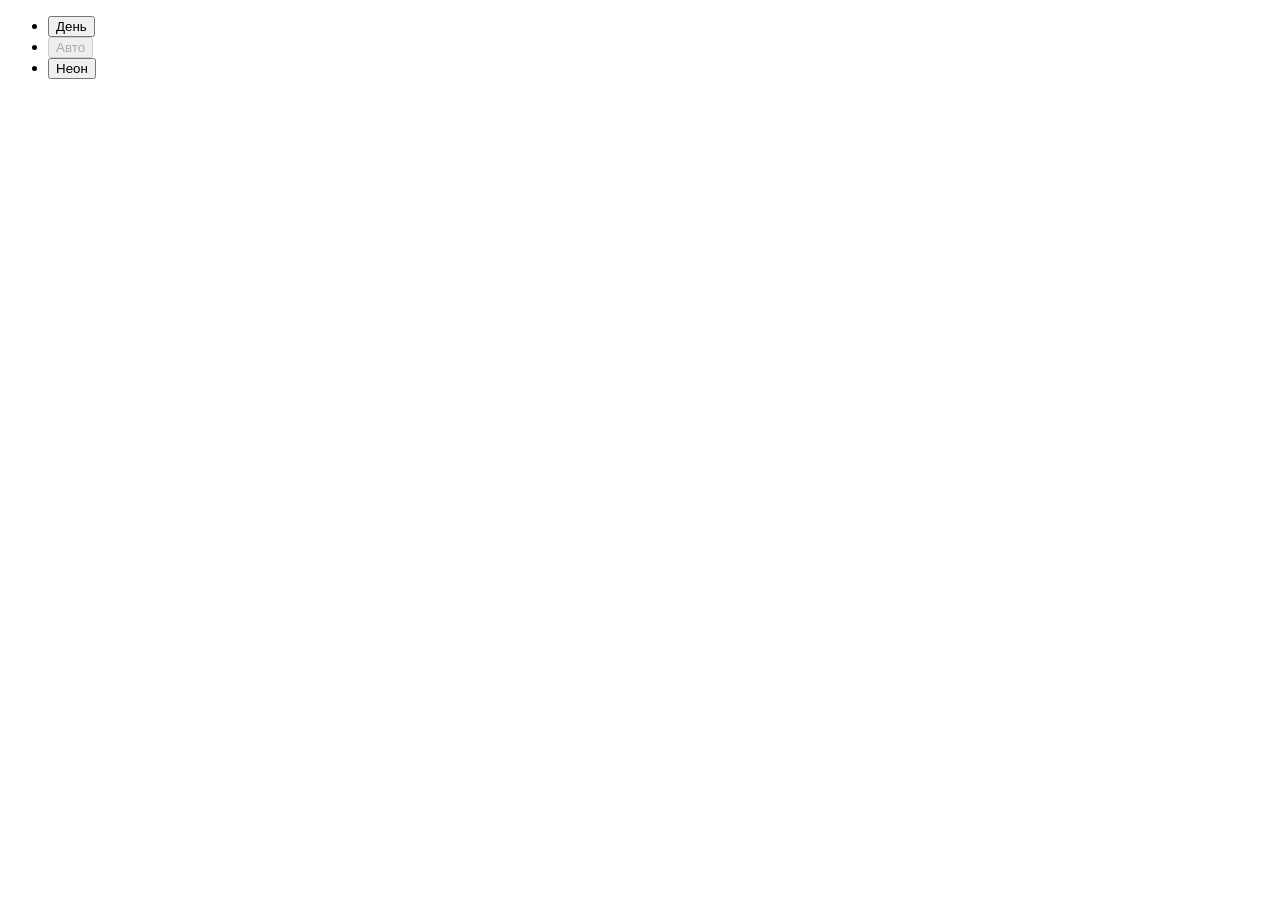
==== index.html @ 4bd74c2a "Initial commit" ====
<!DOCTYPE html>
<html lang="ru">
  <head>
    <meta charset="UTF-8" />
    <meta http-equiv="X-UA-Compatible" content="IE=edge" />
    <meta name="viewport" content="width=device-width, initial-scale=1.0" />
    <title>Сложно сосредоточиться</title>
    <script src="./scripts/script.js"></script>
  </head>
  <body class="page">
    <header class="header decorated-zone">
      <nav class="header__theme-menu">
        <ul class="header__theme-menu-list">
          <li class="header__theme-menu-item">
            <button
              class="header__theme-menu-button header__theme-menu-button_type_light"
            >
              День
            </button>
          </li>
          <li class="header__theme-menu-item">
            <button
              class="header__theme-menu-button header__theme-menu-button_active header__theme-menu-button_type_auto"
              disabled
            >
              Авто
            </button>
          </li>
          <li class="header__theme-menu-item">
            <button
              class="header__theme-menu-button header__theme-menu-button_type_dark"
            >
              Неон
            </button>
          </li>
        </ul>
      </nav>
    </header>
  </body>
</html>
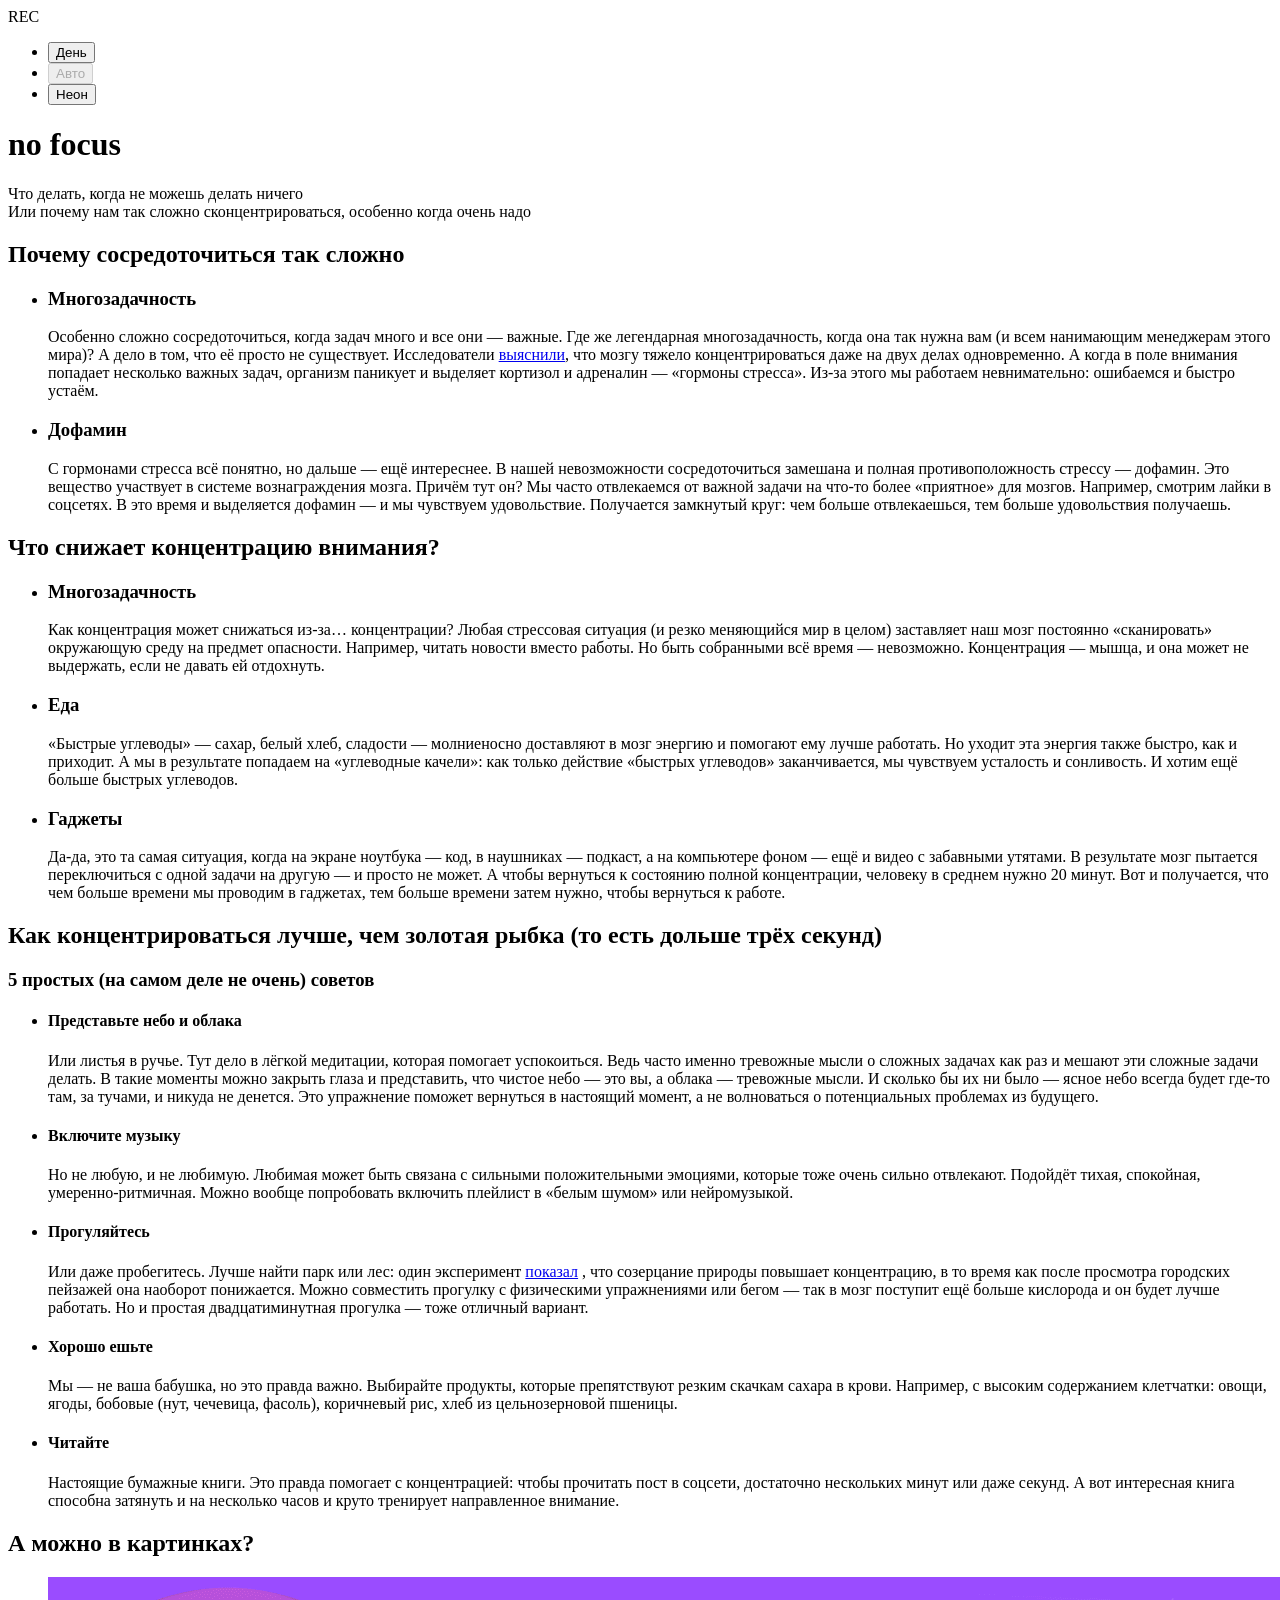
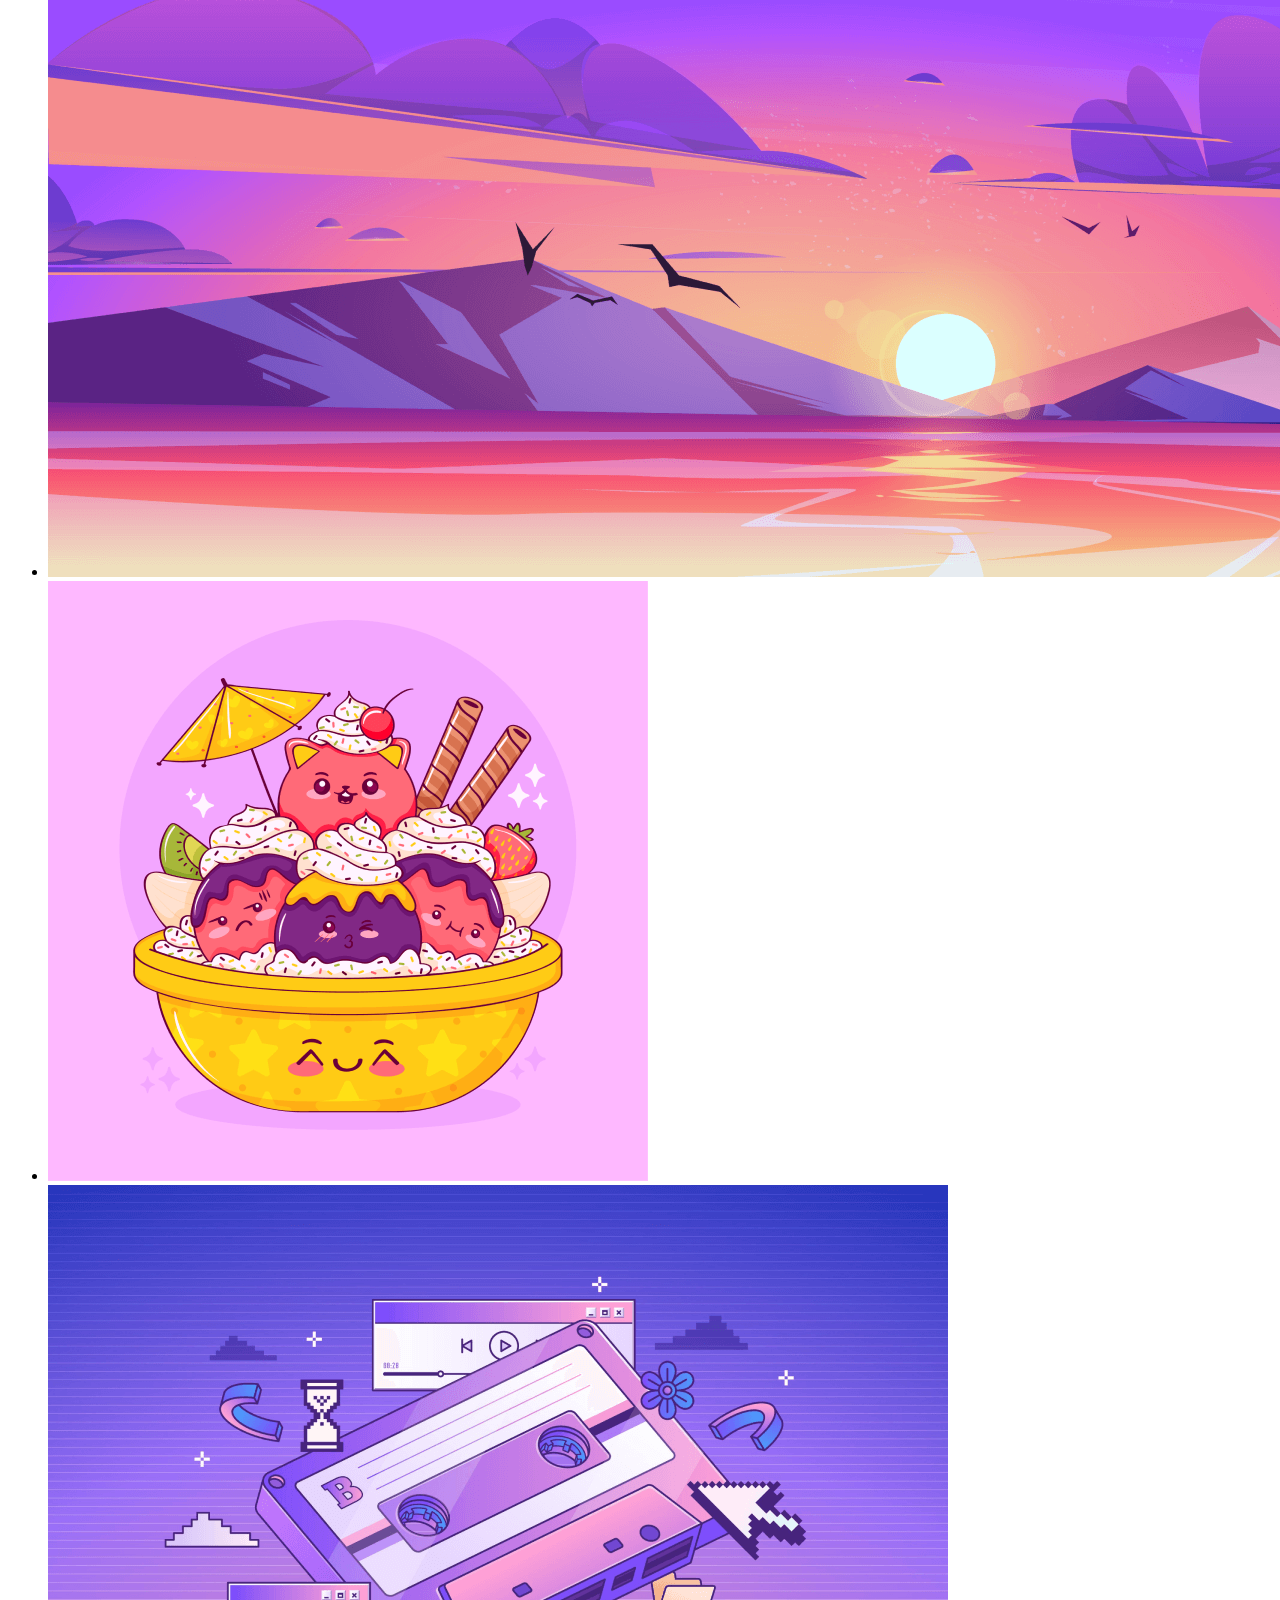
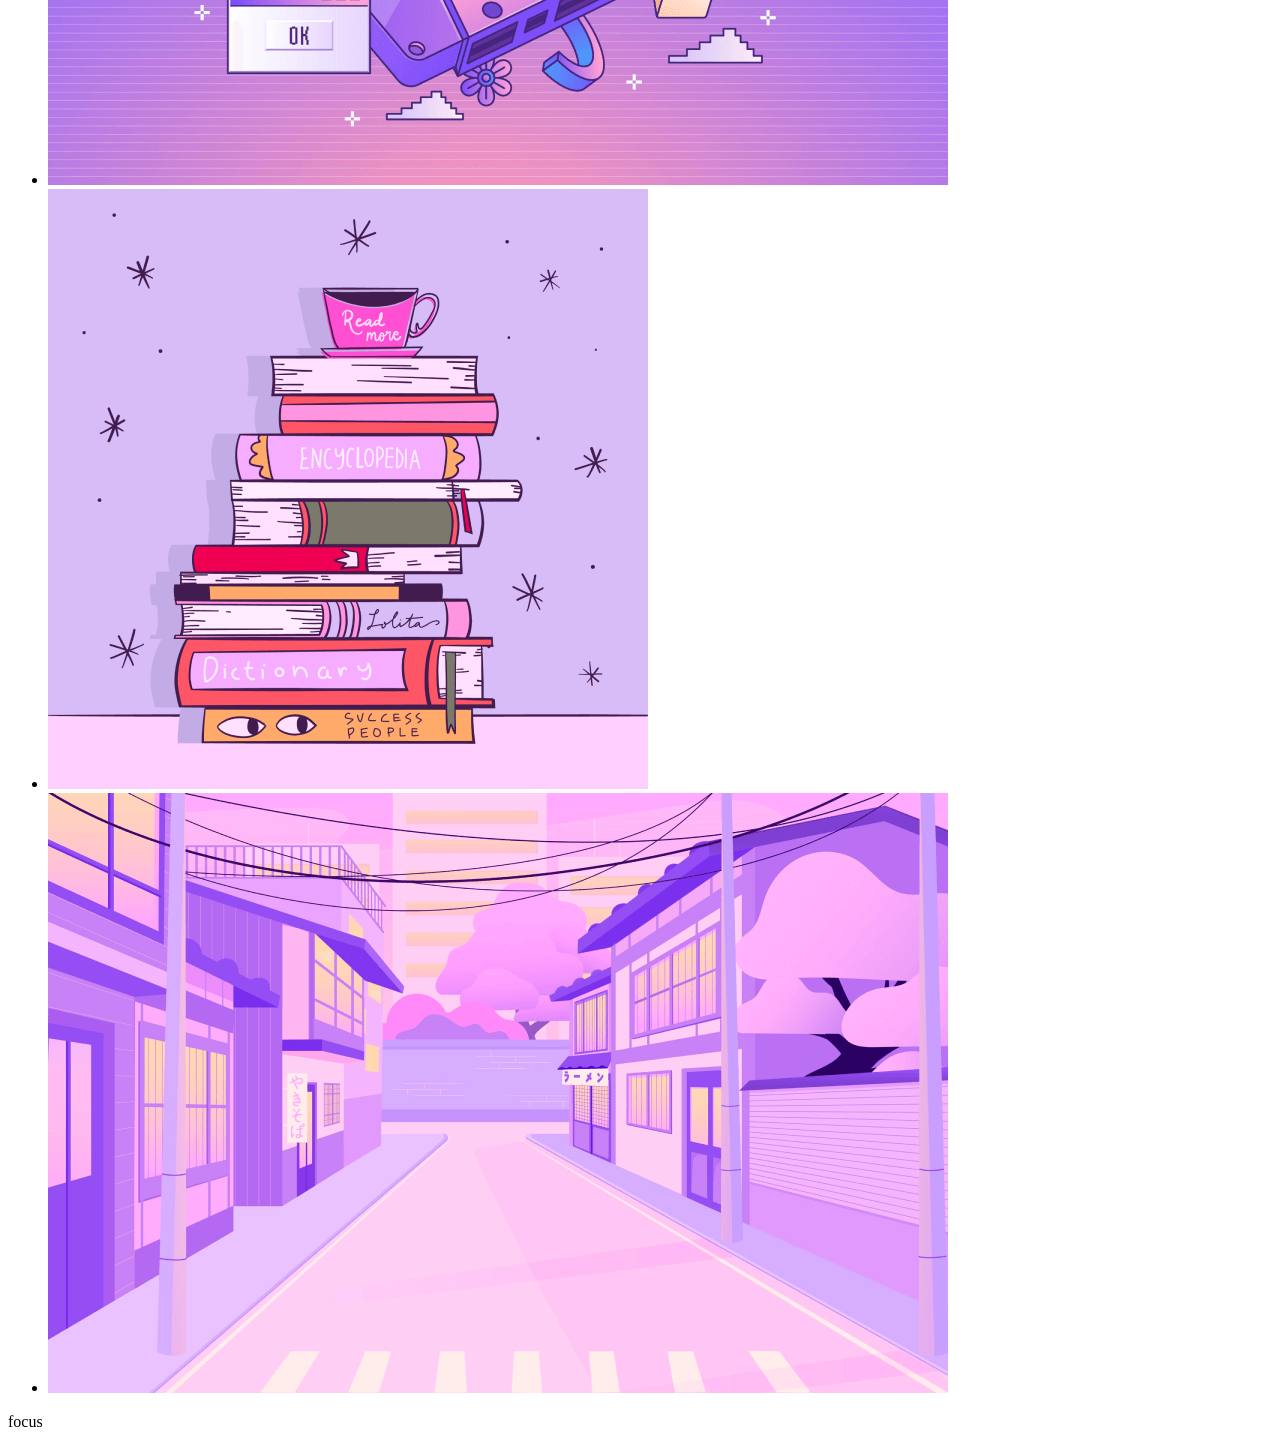
==== commit 55828c8d: "" ====
--- a/index.html
+++ b/index.html
@@ -1,40 +1,291 @@
-<!DOCTYPE html>
+<!doctype html>
 <html lang="ru">
-  <head>
+<head>
+    <meta name="color-scheme" content="dark light" />
     <meta charset="UTF-8" />
     <meta http-equiv="X-UA-Compatible" content="IE=edge" />
     <meta name="viewport" content="width=device-width, initial-scale=1.0" />
     <title>Сложно сосредоточиться</title>
-    <script src="./scripts/script.js"></script>
-  </head>
-  <body class="page">
-    <header class="header decorated-zone">
-      <nav class="header__theme-menu">
+    <link rel="stylesheet" href="bundle.css" />
+    <link rel="icon" href="src/images/favicon.ico" sizes="any" />
+    <link rel="icon" href="src/images/favicon.svg" type="image/svg+xml" />
+    <link rel="apple-touch-icon" href="src/images/mobile-icon.png" />
+</head>
+<body class="page">
+<header class="header decorated-zone">
+    <div class="decorative-rec-icon" aria-hidden="true">REC</div>
+    <nav class="header__theme-menu">
         <ul class="header__theme-menu-list">
-          <li class="header__theme-menu-item">
-            <button
-              class="header__theme-menu-button header__theme-menu-button_type_light"
+            <li class="header__theme-menu-item">
+                <button
+                        class="header__theme-menu-button header__theme-menu-button_type_light"
+                >
+                    День
+                </button>
+            </li>
+            <li class="header__theme-menu-item">
+                <button
+                        class="header__theme-menu-button header__theme-menu-button_active header__theme-menu-button_type_auto"
+                        disabled
+                >
+                    Авто
+                </button>
+            </li>
+            <li class="header__theme-menu-item">
+                <button
+                        class="header__theme-menu-button header__theme-menu-button_type_dark"
+                >
+                    Неон
+                </button>
+            </li>
+        </ul>
+    </nav>
+    <h1 class="header__heading accented-shadow-text">no focus</h1>
+    <p
+            class="header__text accented-background accented-text accented-text_bold"
+    >
+        Что делать, когда не можешь делать ничего <br />
+        Или почему нам так сложно сконцентрироваться, особенно когда очень надо
+    </p>
+</header>
+<main>
+    <section class="why">
+        <h2 class="why__heading h2-heading">
+            Почему сосредоточиться так сложно
+        </h2>
+        <ul class="why__list">
+            <li class="why__list-item">
+                <h3
+                        class="why__list-title accented-background accented-text accented-text_bold"
+                >
+                    Многозадачность
+                </h3>
+                <p class="why__list-text paragraph-text">
+                    Особенно сложно сосредоточиться, когда задач много и все они —
+                    важные. Где же легендарная многозадачность, когда она так нужна
+                    вам (и всем нанимающим менеджерам этого мира)? А дело в том, что
+                    её просто не существует. Исследователи
+                    <a
+                            class="accented-link"
+                            href="https://www.dana.org/article/multicosts-of-multitasking/"
+                            target="_blank"
+                    >выяснили</a
+                    >, что мозгу тяжело концентрироваться даже на двух делах
+                    одновременно. А когда в поле внимания попадает несколько важных
+                    задач, организм паникует и выделяет кортизол и адреналин —
+                    «гормоны стресса». Из-за этого мы работаем невнимательно:
+                    ошибаемся и быстро устаём.
+                </p>
+            </li>
+            <li class="why__list-item">
+                <h3
+                        class="why__list-title accented-background accented-text accented-text_bold"
+                >
+                    Дофамин
+                </h3>
+                <p class="why__list-text paragraph-text">
+                    С гормонами стресса всё понятно, но дальше — ещё интереснее. В
+                    нашей невозможности сосредоточиться замешана и полная
+                    противоположность стрессу — дофамин. Это вещество участвует в
+                    системе вознаграждения мозга. Причём тут он? Мы часто отвлекаемся
+                    от важной задачи на что-то более «приятное» для мозгов. Например,
+                    смотрим лайки в соцсетях. В это время и выделяется дофамин — и мы
+                    чувствуем удовольствие. Получается замкнутый круг: чем больше
+                    отвлекаешься, тем больше удовольствия получаешь.
+                </p>
+            </li>
+        </ul>
+    </section>
+    <section class="what">
+        <h2 class="what__heading h2-heading">
+            Что снижает концентрацию внимания?
+        </h2>
+        <ul class="what__list">
+            <li class="what__list-item">
+                <h3
+                        class="what__list-title accented-background accented-text accented-text_bold"
+                >
+                    Многозадачность
+                </h3>
+                <p class="what__list-text paragraph-text">
+                    Как концентрация может снижаться из-за… концентрации? Любая
+                    стрессовая ситуация (и резко меняющийся мир в целом) заставляет
+                    наш мозг постоянно «сканировать» окружающую среду на предмет
+                    опасности. Например, читать новости вместо работы. Но быть
+                    собранными всё время — невозможно. Концентрация — мышца, и она
+                    может не выдержать, если не давать ей отдохнуть.
+                </p>
+            </li>
+            <li class="what__list-item">
+                <h3
+                        class="what__list-title accented-background accented-text accented-text_bold"
+                >
+                    Еда
+                </h3>
+                <p class="what__list-text paragraph-text">
+                    «Быстрые углеводы» — сахар, белый хлеб, сладости — молниеносно
+                    доставляют в мозг энергию и помогают ему лучше работать. Но уходит
+                    эта энергия также быстро, как и приходит. А мы в результате
+                    попадаем на «углеводные качели»: как только действие «быстрых
+                    углеводов» заканчивается, мы чувствуем усталость и сонливость. И
+                    хотим ещё больше быстрых углеводов.
+                </p>
+            </li>
+            <li class="what__list-item">
+                <h3
+                        class="what__list-title accented-background accented-text accented-text_bold"
+                >
+                    Гаджеты
+                </h3>
+                <p class="what__list-text paragraph-text">
+                    Да-да, это та самая ситуация, когда на экране ноутбука — код, в
+                    наушниках — подкаст, а на компьютере фоном — ещё и видео с
+                    забавными утятами. В результате мозг пытается переключиться с
+                    одной задачи на другую — и просто не может. А чтобы вернуться к
+                    состоянию полной концентрации, человеку в среднем нужно 20 минут.
+                    Вот и получается, что чем больше времени мы проводим в гаджетах,
+                    тем больше времени затем нужно, чтобы вернуться к работе.
+                </p>
+            </li>
+        </ul>
+    </section>
+    <section class="how">
+        <h2 class="how__heading h2-heading">
+            Как концентрироваться лучше, чем золотая рыбка (то есть дольше трёх
+            секунд)
+        </h2>
+        <div class="how__list-container">
+            <h3
+                    class="how__list-heading accented-background accented-text accented-text_bold"
             >
-              День
-            </button>
-          </li>
-          <li class="header__theme-menu-item">
-            <button
-              class="header__theme-menu-button header__theme-menu-button_active header__theme-menu-button_type_auto"
-              disabled
-            >
-              Авто
-            </button>
-          </li>
-          <li class="header__theme-menu-item">
-            <button
-              class="header__theme-menu-button header__theme-menu-button_type_dark"
-            >
-              Неон
-            </button>
-          </li>
-        </ul>
-      </nav>
-    </header>
-  </body>
+                5 простых (на самом деле не очень) советов
+            </h3>
+            <ul class="how__list">
+                <li class="how__list-item">
+                    <h4 class="how__list-title accented-background accented-text">
+                        Представьте небо и облака
+                    </h4>
+                    <p class="how__list-text paragraph-text">
+                        Или листья в ручье. Тут дело в лёгкой медитации, которая
+                        помогает успокоиться. Ведь часто именно тревожные мысли о
+                        сложных задачах как раз и мешают эти сложные задачи делать. В
+                        такие моменты можно закрыть глаза и представить, что чистое небо
+                        — это вы, а облака — тревожные мысли. И сколько бы их ни было —
+                        ясное небо всегда будет где-то там, за тучами, и никуда не
+                        денется. Это упражнение поможет вернуться в настоящий момент, а
+                        не волноваться о потенциальных проблемах из будущего.
+                    </p>
+                </li>
+                <li class="how__list-item">
+                    <h4 class="how__list-title accented-background accented-text">
+                        Включите музыку
+                    </h4>
+                    <p class="how__list-text paragraph-text">
+                        Но не любую, и не любимую. Любимая может быть связана с сильными
+                        положительными эмоциями, которые тоже очень сильно отвлекают.
+                        Подойдёт тихая, спокойная, умеренно-ритмичная. Можно вообще
+                        попробовать включить плейлист в «белым шумом» или нейромузыкой.
+                    </p>
+                </li>
+                <li class="how__list-item">
+                    <h4 class="how__list-title accented-background accented-text">
+                        Прогуляйтесь
+                    </h4>
+                    <p class="how__list-text paragraph-text">
+                        Или даже пробегитесь. Лучше найти парк или лес: один эксперимент
+                        <a
+                                href="https://www.sciencedirect.com/science/article/abs/pii/S0272494415000328"
+                                class="accented-link"
+                                target="_blank"
+                        >показал</a
+                        >
+                        , что созерцание природы повышает концентрацию, в то время как
+                        после просмотра городских пейзажей она наоборот понижается.
+                        Можно совместить прогулку с физическими упражнениями или бегом —
+                        так в мозг поступит ещё больше кислорода и он будет лучше
+                        работать. Но и простая двадцатиминутная прогулка — тоже отличный
+                        вариант.
+                    </p>
+                </li>
+                <li class="how__list-item">
+                    <h4 class="how__list-title accented-background accented-text">
+                        Хорошо ешьте
+                    </h4>
+                    <p class="how__list-text paragraph-text">
+                        Мы — не ваша бабушка, но это правда важно. Выбирайте продукты,
+                        которые препятствуют резким скачкам сахара в крови. Например, с
+                        высоким содержанием клетчатки: овощи, ягоды, бобовые (нут,
+                        чечевица, фасоль), коричневый рис, хлеб из цельнозерновой
+                        пшеницы.
+                    </p>
+                </li>
+                <li class="how__list-item">
+                    <h4 class="how__list-title accented-background accented-text">
+                        Читайте
+                    </h4>
+                    <p class="how__list-text paragraph-text">
+                        Настоящие бумажные книги. Это правда помогает с концентрацией:
+                        чтобы прочитать пост в соцсети, достаточно нескольких минут или
+                        даже секунд. А вот интересная книга способна затянуть и на
+                        несколько часов и круто тренирует направленное внимание.
+                    </p>
+                </li>
+            </ul>
+        </div>
+    </section>
+    <section class="gallery">
+        <h2
+                class="gallery__heading accented-background accented-text accented-text_bold"
+        >
+            А можно в картинках?
+        </h2>
+        <ul class="gallery__list">
+            <li class="gallery__list-item">
+                <img
+                        src="src/images/sunset.png"
+                        alt="Стилизованная картинка в фиолетовых тонах, изображающая закат, горы и море."
+                        class="gallery__img"
+                        loading="lazy"
+                />
+            </li>
+            <li class="gallery__list-item">
+                <img
+                        src="src/images/ice-cream.png"
+                        alt="Стилизованная картинка с фиолетовым фоном, изображающая глубокую тарелку с мороженым. Каждый кусочек мороженого имеет смайлик с разными эмоциями."
+                        class="gallery__img"
+                        loading="lazy"
+                />
+            </li>
+            <li class="gallery__list-item">
+                <img
+                        src="src/images/tape.png"
+                        alt="Стилизованная картинка в фиолетово-синих тонах, изображающая аудио касету и разные компьютерные ярлыки."
+                        class="gallery__img"
+                        loading="lazy"
+                />
+            </li>
+            <li class="gallery__list-item">
+                <img
+                        src="src/images/books.png"
+                        alt="Стилизованная картинка в светло-фиолетовых тонах, изображающая стопку книг и чашку кофе наверху."
+                        class="gallery__img"
+                        loading="lazy"
+                />
+            </li>
+            <li class="gallery__list-item">
+                <img
+                        src="src/images/street.png"
+                        alt="Стилизованная картинка в светло-фиолетовых тонах, изображающая улицу."
+                        class="gallery__img"
+                        loading="lazy"
+                />
+            </li>
+        </ul>
+    </section>
+</main>
+<footer class="footer decorated-zone">
+    <p class="footer__text accented-shadow-text">focus</p>
+</footer>
+<script src="src/scripts/script.js"></script>
+</body>
 </html>
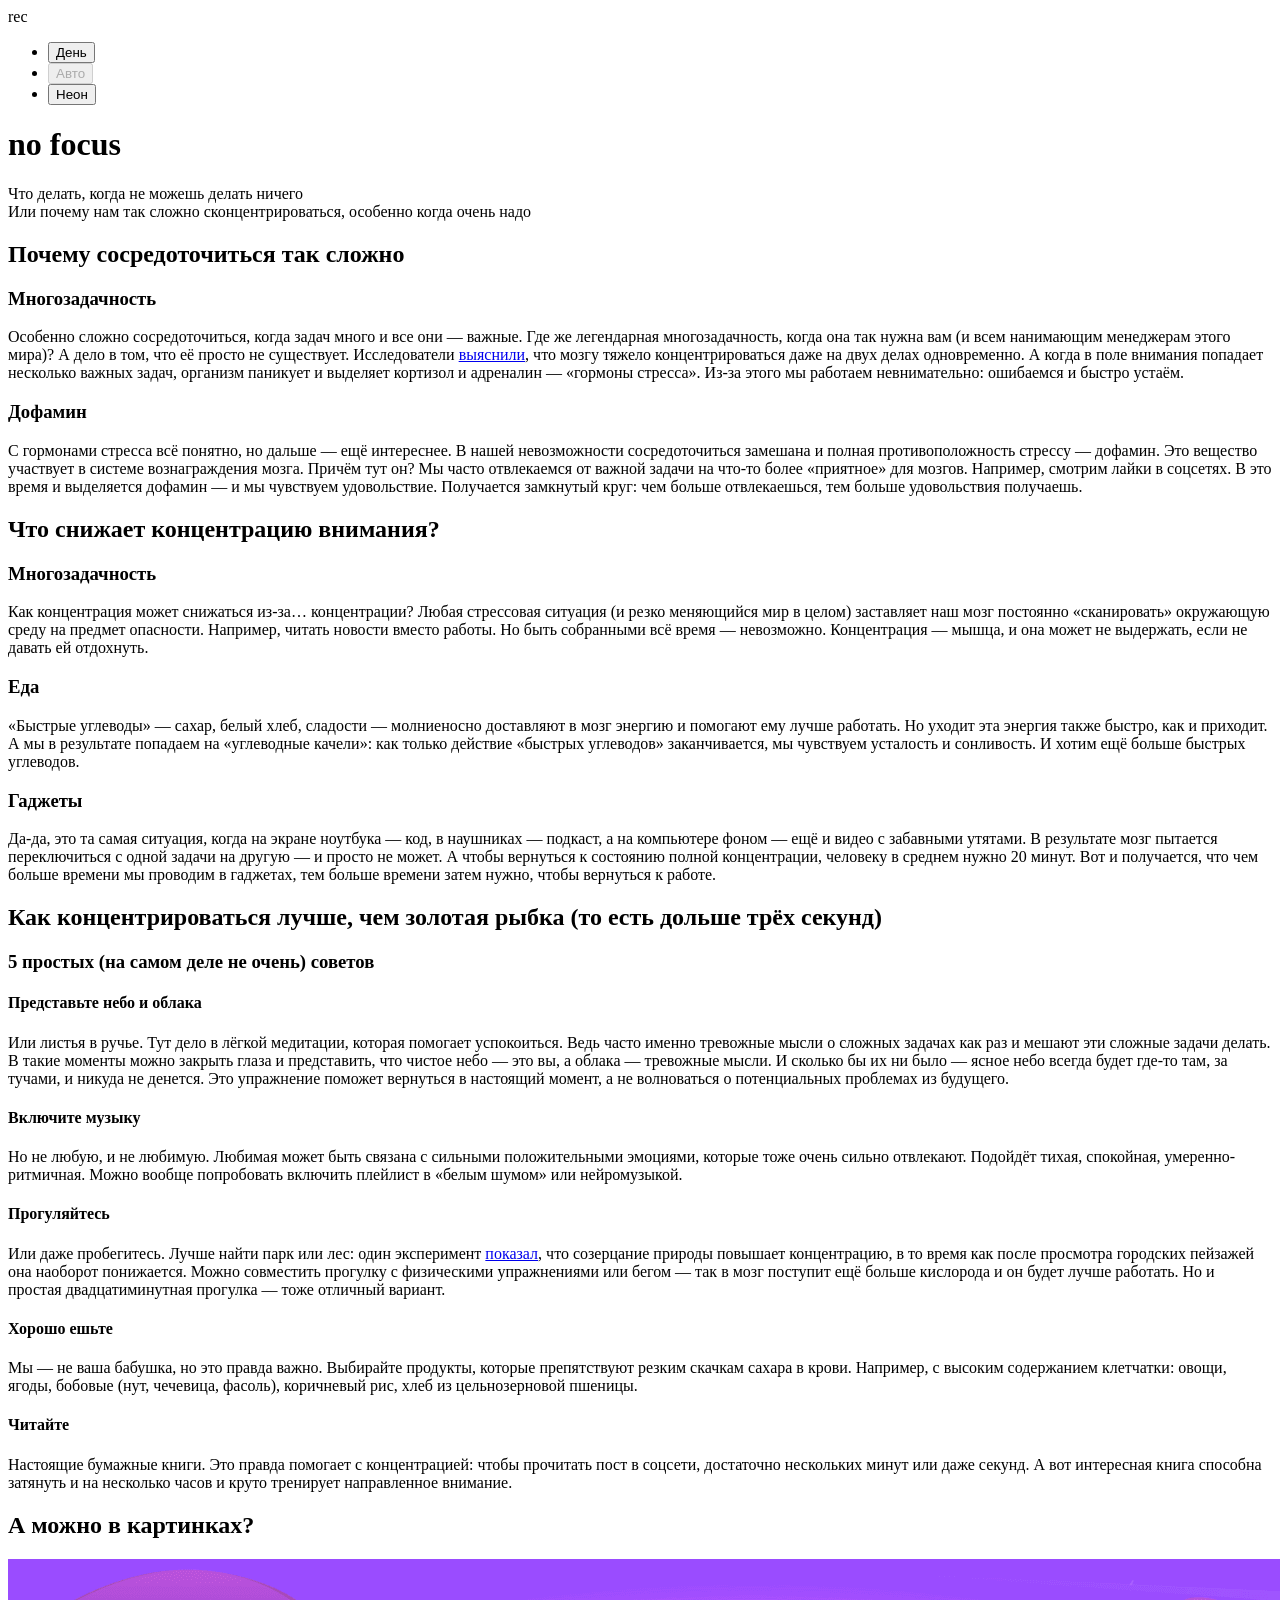
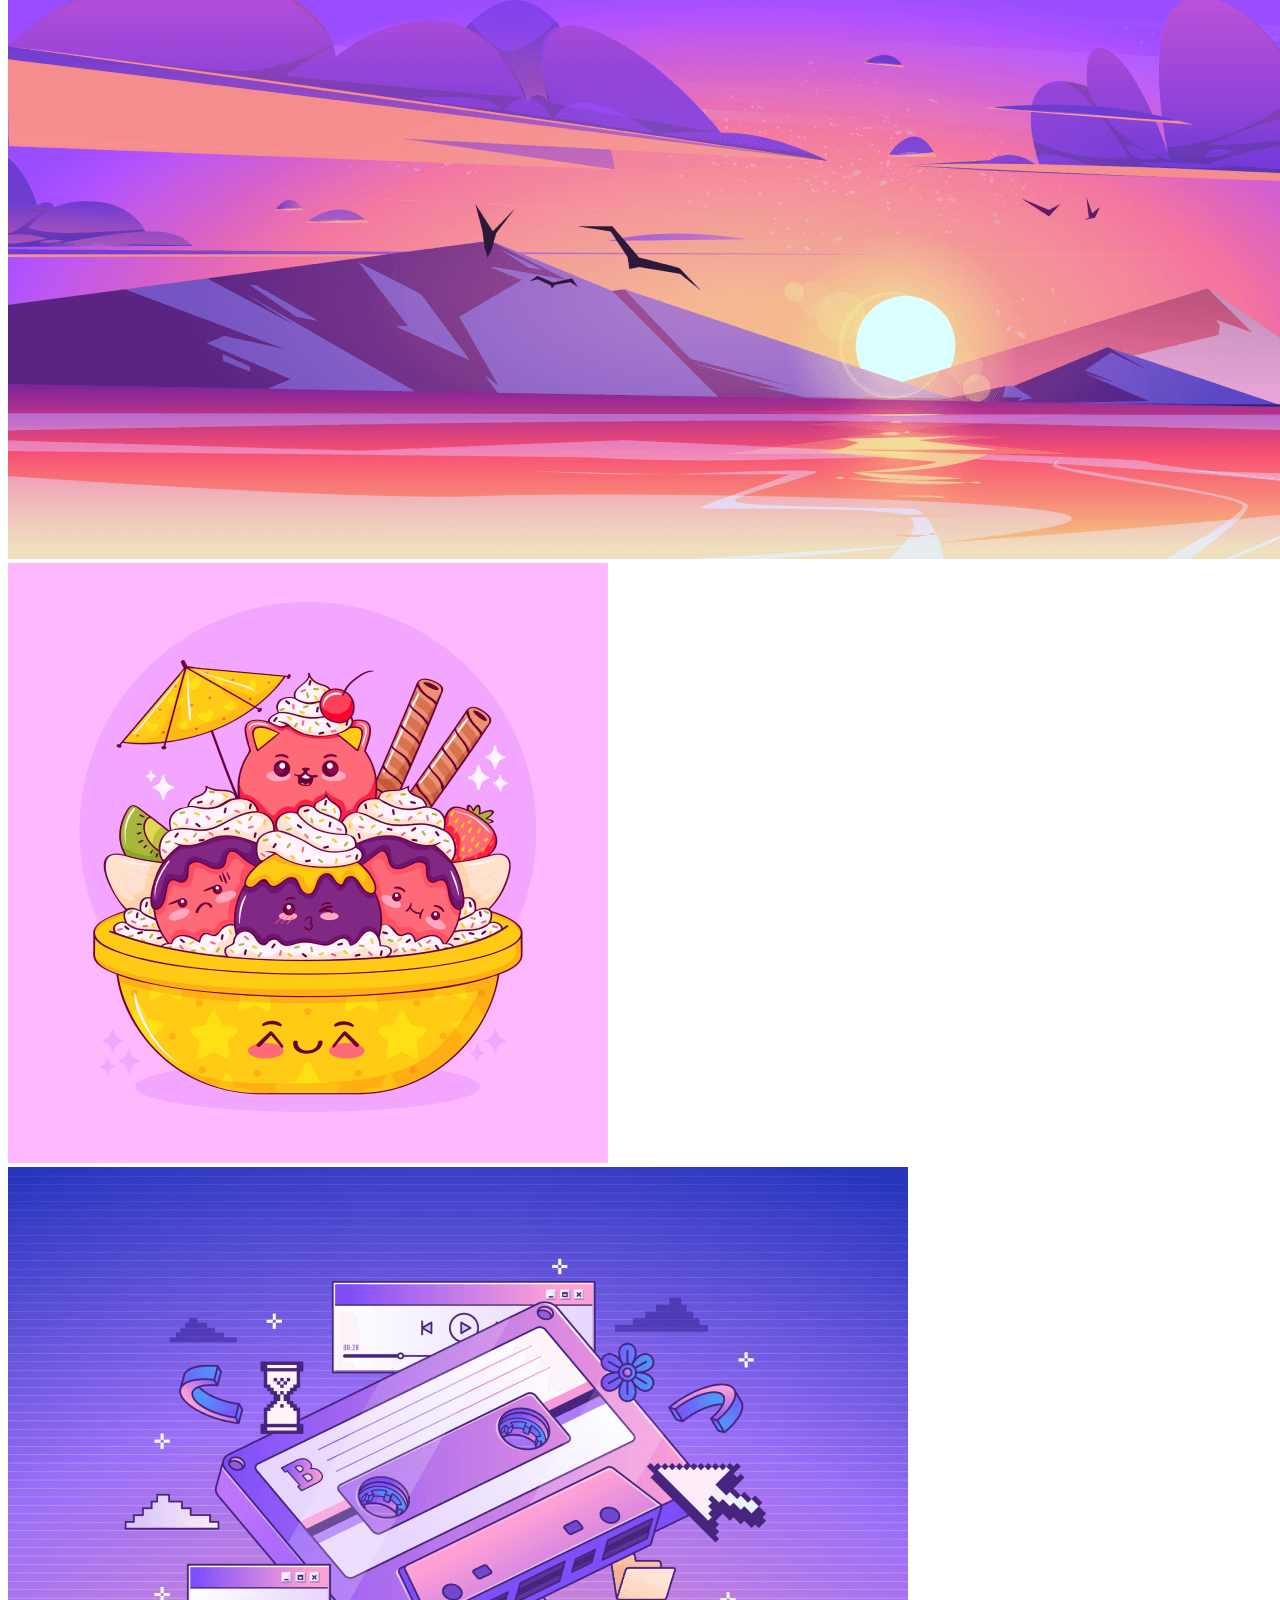
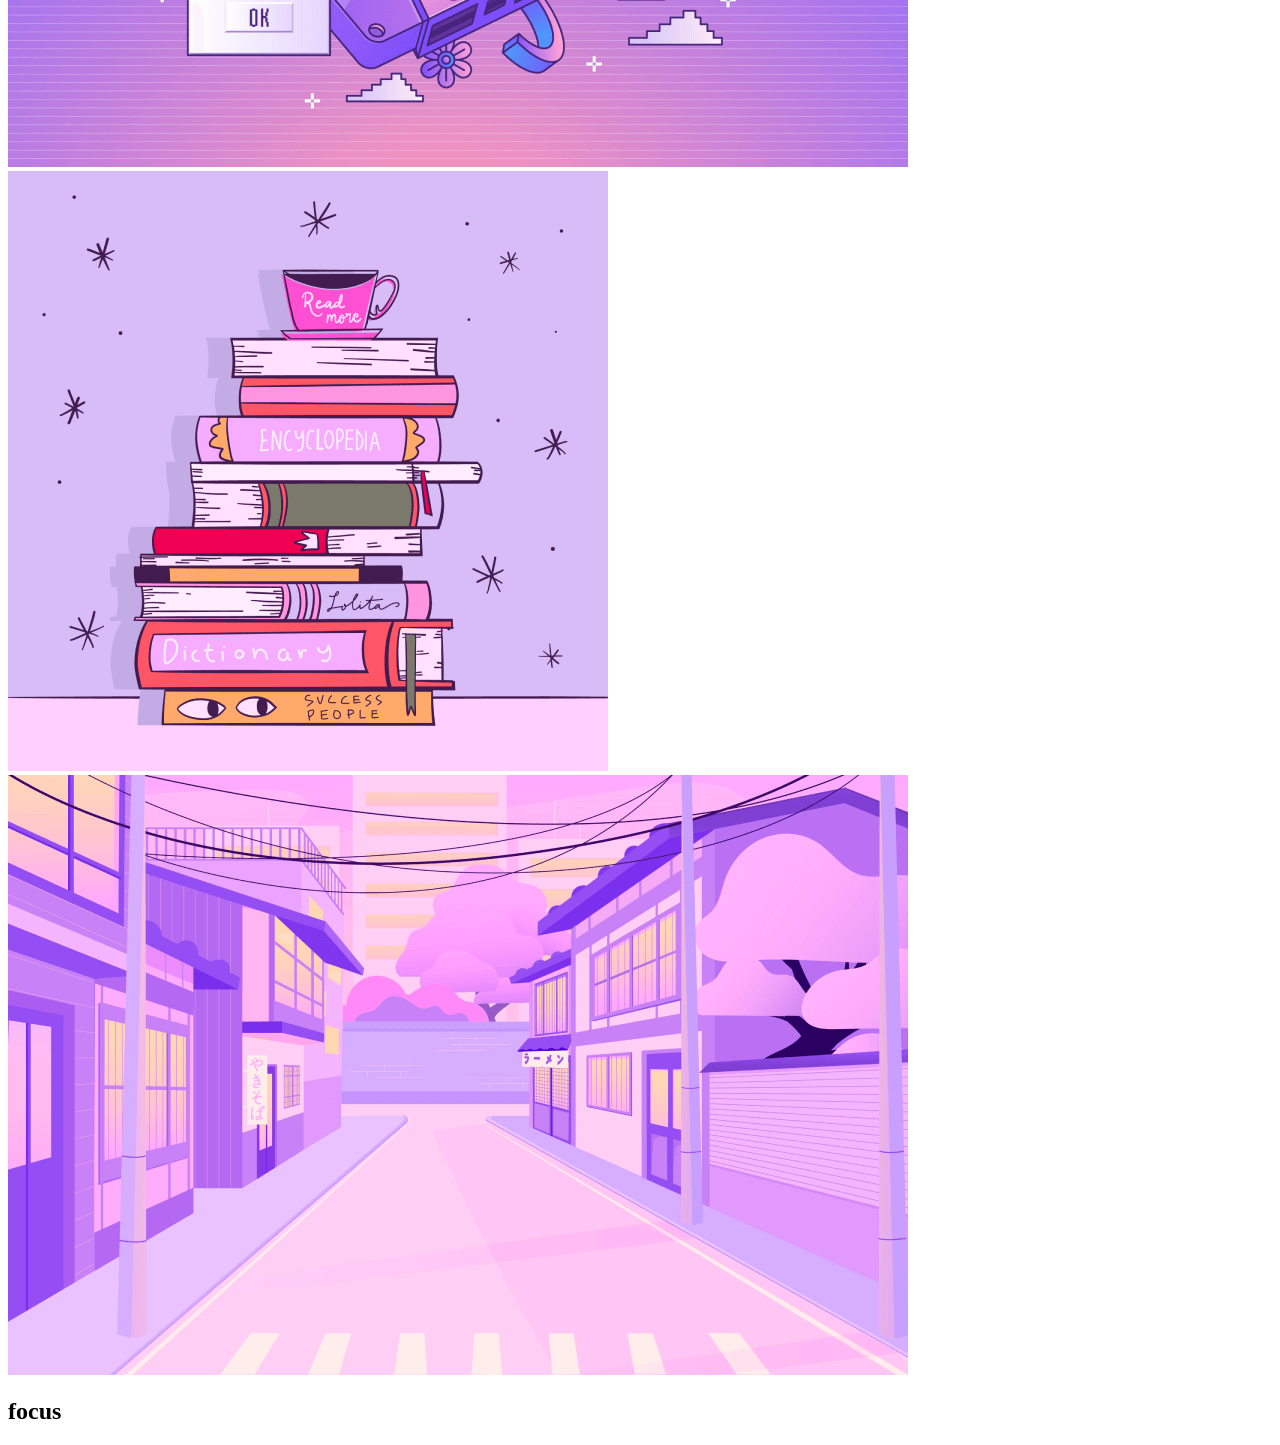
==== commit 436cd4e5: "corrected styles" ====
--- a/index.html
+++ b/index.html
@@ -1,291 +1,217 @@
-<!doctype html>
+<!DOCTYPE html>
 <html lang="ru">
+
 <head>
-    <meta name="color-scheme" content="dark light" />
     <meta charset="UTF-8" />
     <meta http-equiv="X-UA-Compatible" content="IE=edge" />
+    <meta name="color-scheme" content="dark light" />
     <meta name="viewport" content="width=device-width, initial-scale=1.0" />
     <title>Сложно сосредоточиться</title>
-    <link rel="stylesheet" href="bundle.css" />
-    <link rel="icon" href="src/images/favicon.ico" sizes="any" />
-    <link rel="icon" href="src/images/favicon.svg" type="image/svg+xml" />
-    <link rel="apple-touch-icon" href="src/images/mobile-icon.png" />
+    <link rel="stylesheet" href="./fonts/fonts.css">
+    <link rel="stylesheet" href="./styles/variables.css">
+    <link rel="stylesheet" href="./styles/globals.css">
+    <link rel="stylesheet" href="./styles/style.css">
+    <link rel="stylesheet" href="./styles/dark.css">
+    <link rel="stylesheet" href="./styles/light.css">
+    <link rel="icon" href="./images/favicon.ico" sizes="any">
+    <link rel="icon" href="./images/favicon.svg" type="image/svg+xml">
+    <link rel="icon" href="./images/mobile-icon.png">
 </head>
 <body class="page">
-<header class="header decorated-zone">
-    <div class="decorative-rec-icon" aria-hidden="true">REC</div>
+<header class="header decorated-element cover">
     <nav class="header__theme-menu">
+        <span class="rec-element">rec</span>
         <ul class="header__theme-menu-list">
             <li class="header__theme-menu-item">
-                <button
-                        class="header__theme-menu-button header__theme-menu-button_type_light"
-                >
+                <button class="header__theme-menu-button header__theme-menu-button_type_light">
                     День
                 </button>
             </li>
             <li class="header__theme-menu-item">
-                <button
-                        class="header__theme-menu-button header__theme-menu-button_active header__theme-menu-button_type_auto"
-                        disabled
-                >
+                <button class="header__theme-menu-button header__theme-menu-button_active header__theme-menu-button_type_auto"
+                        disabled>
                     Авто
                 </button>
             </li>
             <li class="header__theme-menu-item">
-                <button
-                        class="header__theme-menu-button header__theme-menu-button_type_dark"
-                >
+                <button class="header__theme-menu-button header__theme-menu-button_type_dark">
                     Неон
                 </button>
             </li>
         </ul>
     </nav>
-    <h1 class="header__heading accented-shadow-text">no focus</h1>
-    <p
-            class="header__text accented-background accented-text accented-text_bold"
-    >
-        Что делать, когда не можешь делать ничего <br />
-        Или почему нам так сложно сконцентрироваться, особенно когда очень надо
-    </p>
+    <h1 class="header__topic-name">no focus</h1>
+    <div class="header__grid-template">
+        <p class="header__topic-description">
+            Что делать, когда не можешь делать ничего <br />
+            Или почему нам так сложно сконцентрироваться, особенно когда очень надо
+        </p>
+    </div>
 </header>
-<main>
+<main class="main">
     <section class="why">
-        <h2 class="why__heading h2-heading">
-            Почему сосредоточиться так сложно
-        </h2>
-        <ul class="why__list">
-            <li class="why__list-item">
-                <h3
-                        class="why__list-title accented-background accented-text accented-text_bold"
-                >
-                    Многозадачность
-                </h3>
-                <p class="why__list-text paragraph-text">
-                    Особенно сложно сосредоточиться, когда задач много и все они —
-                    важные. Где же легендарная многозадачность, когда она так нужна
-                    вам (и всем нанимающим менеджерам этого мира)? А дело в том, что
-                    её просто не существует. Исследователи
-                    <a
-                            class="accented-link"
-                            href="https://www.dana.org/article/multicosts-of-multitasking/"
-                            target="_blank"
-                    >выяснили</a
-                    >, что мозгу тяжело концентрироваться даже на двух делах
-                    одновременно. А когда в поле внимания попадает несколько важных
-                    задач, организм паникует и выделяет кортизол и адреналин —
-                    «гормоны стресса». Из-за этого мы работаем невнимательно:
-                    ошибаемся и быстро устаём.
-                </p>
-            </li>
-            <li class="why__list-item">
-                <h3
-                        class="why__list-title accented-background accented-text accented-text_bold"
-                >
-                    Дофамин
-                </h3>
-                <p class="why__list-text paragraph-text">
-                    С гормонами стресса всё понятно, но дальше — ещё интереснее. В
-                    нашей невозможности сосредоточиться замешана и полная
-                    противоположность стрессу — дофамин. Это вещество участвует в
-                    системе вознаграждения мозга. Причём тут он? Мы часто отвлекаемся
-                    от важной задачи на что-то более «приятное» для мозгов. Например,
-                    смотрим лайки в соцсетях. В это время и выделяется дофамин — и мы
-                    чувствуем удовольствие. Получается замкнутый круг: чем больше
-                    отвлекаешься, тем больше удовольствия получаешь.
-                </p>
-            </li>
-        </ul>
+        <h2 class="section__header">Почему сосредоточиться так сложно</h2>
+        <div class="section__topic-text">
+            <article>
+                <h3 class="section__sub-header">Многозадачность</h3>
+                <p class="section__text">
+                    Особенно сложно сосредоточиться, когда задач много и все они — важные.
+                    Где же легендарная многозадачность, когда она так нужна вам (и всем
+                    нанимающим менеджерам этого мира)? А дело в том, что её просто не
+                    существует. Исследователи
+                    <a class="link-unique" target="_blank" href="https://www.google.ru/">выяснили</a>, что мозгу тяжело
+                    концентрироваться даже на двух делах одновременно. А когда в поле
+                    внимания попадает несколько важных задач, организм паникует и выделяет
+                    кортизол и адреналин — «гормоны стресса». Из-за этого мы работаем
+                    невнимательно: ошибаемся и быстро устаём.
+                </p>
+            </article>
+            <article>
+                <h3 class="section__sub-header">Дофамин</h3>
+                <p class="section__text">
+                    С гормонами стресса всё понятно, но дальше — ещё интереснее. В нашей
+                    невозможности сосредоточиться замешана и полная противоположность
+                    стрессу — дофамин. Это вещество участвует в системе вознаграждения
+                    мозга. Причём тут он? Мы часто отвлекаемся от важной задачи на что-то
+                    более «приятное» для мозгов. Например, смотрим лайки в соцсетях. В это
+                    время и выделяется дофамин — и мы чувствуем удовольствие. Получается
+                    замкнутый круг: чем больше отвлекаешься, тем больше удовольствия
+                    получаешь.
+                </p>
+            </article>
+        </div>
     </section>
     <section class="what">
-        <h2 class="what__heading h2-heading">
-            Что снижает концентрацию внимания?
-        </h2>
-        <ul class="what__list">
-            <li class="what__list-item">
-                <h3
-                        class="what__list-title accented-background accented-text accented-text_bold"
-                >
-                    Многозадачность
-                </h3>
-                <p class="what__list-text paragraph-text">
-                    Как концентрация может снижаться из-за… концентрации? Любая
-                    стрессовая ситуация (и резко меняющийся мир в целом) заставляет
-                    наш мозг постоянно «сканировать» окружающую среду на предмет
-                    опасности. Например, читать новости вместо работы. Но быть
-                    собранными всё время — невозможно. Концентрация — мышца, и она
-                    может не выдержать, если не давать ей отдохнуть.
-                </p>
-            </li>
-            <li class="what__list-item">
-                <h3
-                        class="what__list-title accented-background accented-text accented-text_bold"
-                >
-                    Еда
-                </h3>
-                <p class="what__list-text paragraph-text">
+        <h2 class="section__header what__template">Что снижает концентрацию внимания?</h2>
+        <div class="section__topic">
+            <article>
+                <h3 class="section__sub-header">Многозадачность</h3>
+                <p class="section__text">
+                    Как концентрация может снижаться из-за… концентрации? Любая стрессовая
+                    ситуация (и резко меняющийся мир в целом) заставляет наш мозг
+                    постоянно «сканировать» окружающую среду на предмет опасности.
+                    Например, читать новости вместо работы. Но быть собранными всё время —
+                    невозможно. Концентрация — мышца, и она может не выдержать, если не
+                    давать ей отдохнуть.
+                </p>
+            </article>
+            <article>
+                <h3 class="section__sub-header">Еда</h3>
+                <p class="section__text">
                     «Быстрые углеводы» — сахар, белый хлеб, сладости — молниеносно
-                    доставляют в мозг энергию и помогают ему лучше работать. Но уходит
-                    эта энергия также быстро, как и приходит. А мы в результате
-                    попадаем на «углеводные качели»: как только действие «быстрых
-                    углеводов» заканчивается, мы чувствуем усталость и сонливость. И
-                    хотим ещё больше быстрых углеводов.
-                </p>
-            </li>
-            <li class="what__list-item">
-                <h3
-                        class="what__list-title accented-background accented-text accented-text_bold"
-                >
-                    Гаджеты
-                </h3>
-                <p class="what__list-text paragraph-text">
+                    доставляют в мозг энергию и помогают ему лучше работать. Но уходит эта
+                    энергия также быстро, как и приходит. А мы в результате попадаем на
+                    «углеводные качели»: как только действие «быстрых углеводов»
+                    заканчивается, мы чувствуем усталость и сонливость. И хотим ещё больше
+                    быстрых углеводов.
+                </p>
+            </article>
+            <article>
+                <h3 class="section__sub-header">Гаджеты</h3>
+                <p class="section__text">
                     Да-да, это та самая ситуация, когда на экране ноутбука — код, в
-                    наушниках — подкаст, а на компьютере фоном — ещё и видео с
-                    забавными утятами. В результате мозг пытается переключиться с
-                    одной задачи на другую — и просто не может. А чтобы вернуться к
-                    состоянию полной концентрации, человеку в среднем нужно 20 минут.
-                    Вот и получается, что чем больше времени мы проводим в гаджетах,
-                    тем больше времени затем нужно, чтобы вернуться к работе.
-                </p>
-            </li>
-        </ul>
+                    наушниках — подкаст, а на компьютере фоном — ещё и видео с забавными
+                    утятами. В результате мозг пытается переключиться с одной задачи на
+                    другую — и просто не может. А чтобы вернуться к состоянию полной
+                    концентрации, человеку в среднем нужно 20 минут. Вот и получается, что
+                    чем больше времени мы проводим в гаджетах, тем больше времени затем
+                    нужно, чтобы вернуться к работе.
+                </p>
+            </article>
+        </div>
     </section>
     <section class="how">
-        <h2 class="how__heading h2-heading">
+        <h2 class="section__header how-template">
             Как концентрироваться лучше, чем золотая рыбка (то есть дольше трёх
             секунд)
         </h2>
-        <div class="how__list-container">
-            <h3
-                    class="how__list-heading accented-background accented-text accented-text_bold"
-            >
+        <div class="section__topic-text">
+            <h3 class="section__how-advice">
                 5 простых (на самом деле не очень) советов
             </h3>
-            <ul class="how__list">
-                <li class="how__list-item">
-                    <h4 class="how__list-title accented-background accented-text">
-                        Представьте небо и облака
-                    </h4>
-                    <p class="how__list-text paragraph-text">
-                        Или листья в ручье. Тут дело в лёгкой медитации, которая
-                        помогает успокоиться. Ведь часто именно тревожные мысли о
-                        сложных задачах как раз и мешают эти сложные задачи делать. В
-                        такие моменты можно закрыть глаза и представить, что чистое небо
-                        — это вы, а облака — тревожные мысли. И сколько бы их ни было —
-                        ясное небо всегда будет где-то там, за тучами, и никуда не
-                        денется. Это упражнение поможет вернуться в настоящий момент, а
-                        не волноваться о потенциальных проблемах из будущего.
-                    </p>
-                </li>
-                <li class="how__list-item">
-                    <h4 class="how__list-title accented-background accented-text">
-                        Включите музыку
-                    </h4>
-                    <p class="how__list-text paragraph-text">
-                        Но не любую, и не любимую. Любимая может быть связана с сильными
-                        положительными эмоциями, которые тоже очень сильно отвлекают.
-                        Подойдёт тихая, спокойная, умеренно-ритмичная. Можно вообще
-                        попробовать включить плейлист в «белым шумом» или нейромузыкой.
-                    </p>
-                </li>
-                <li class="how__list-item">
-                    <h4 class="how__list-title accented-background accented-text">
-                        Прогуляйтесь
-                    </h4>
-                    <p class="how__list-text paragraph-text">
-                        Или даже пробегитесь. Лучше найти парк или лес: один эксперимент
-                        <a
-                                href="https://www.sciencedirect.com/science/article/abs/pii/S0272494415000328"
-                                class="accented-link"
-                                target="_blank"
-                        >показал</a
-                        >
-                        , что созерцание природы повышает концентрацию, в то время как
-                        после просмотра городских пейзажей она наоборот понижается.
-                        Можно совместить прогулку с физическими упражнениями или бегом —
-                        так в мозг поступит ещё больше кислорода и он будет лучше
-                        работать. Но и простая двадцатиминутная прогулка — тоже отличный
-                        вариант.
-                    </p>
-                </li>
-                <li class="how__list-item">
-                    <h4 class="how__list-title accented-background accented-text">
-                        Хорошо ешьте
-                    </h4>
-                    <p class="how__list-text paragraph-text">
-                        Мы — не ваша бабушка, но это правда важно. Выбирайте продукты,
-                        которые препятствуют резким скачкам сахара в крови. Например, с
-                        высоким содержанием клетчатки: овощи, ягоды, бобовые (нут,
-                        чечевица, фасоль), коричневый рис, хлеб из цельнозерновой
-                        пшеницы.
-                    </p>
-                </li>
-                <li class="how__list-item">
-                    <h4 class="how__list-title accented-background accented-text">
-                        Читайте
-                    </h4>
-                    <p class="how__list-text paragraph-text">
-                        Настоящие бумажные книги. Это правда помогает с концентрацией:
-                        чтобы прочитать пост в соцсети, достаточно нескольких минут или
-                        даже секунд. А вот интересная книга способна затянуть и на
-                        несколько часов и круто тренирует направленное внимание.
-                    </p>
-                </li>
-            </ul>
+            <article>
+                <h4 class="section__sub-header how-differences">Представьте небо и облака</h4>
+                <p class="section__text">
+                    Или листья в ручье. Тут дело в лёгкой медитации, которая помогает
+                    успокоиться. Ведь часто именно тревожные мысли о сложных задачах как
+                    раз и мешают эти сложные задачи делать. В такие моменты можно закрыть
+                    глаза и представить, что чистое небо — это вы, а облака — тревожные
+                    мысли. И сколько бы их ни было — ясное небо всегда будет где-то там,
+                    за тучами, и никуда не денется. Это упражнение поможет вернуться в
+                    настоящий момент, а не волноваться о потенциальных проблемах из
+                    будущего.
+                </p>
+            </article>
+            <article>
+                <h4 class="section__sub-header how-differences">Включите музыку</h4>
+                <p class="section__text">
+                    Но не любую, и не любимую. Любимая может быть связана с сильными
+                    положительными эмоциями, которые тоже очень сильно отвлекают. Подойдёт
+                    тихая, спокойная, умеренно-ритмичная. Можно вообще попробовать
+                    включить плейлист в «белым шумом» или нейромузыкой.
+                </p>
+            </article>
+            <article>
+                <h4 class="section__sub-header how-differences">Прогуляйтесь</h4>
+                <p class="section__text">
+                    Или даже пробегитесь. Лучше найти парк или лес: один эксперимент
+                    <a class="link-unique" target="_blank" href="https://www.google.ru/">показал</a>, что созерцание природы повышает концентрацию, в то время как
+                    после просмотра городских пейзажей она наоборот понижается. Можно
+                    совместить прогулку с физическими упражнениями или бегом — так в мозг
+                    поступит ещё больше кислорода и он будет лучше работать. Но и простая
+                    двадцатиминутная прогулка — тоже отличный вариант.
+                </p>
+            </article>
+            <article>
+                <h4 class="section__sub-header how-differences">Хорошо ешьте</h4>
+                <p class="section__text">
+                    Мы — не ваша бабушка, но это правда важно. Выбирайте продукты, которые
+                    препятствуют резким скачкам сахара в крови. Например, с высоким
+                    содержанием клетчатки: овощи, ягоды, бобовые (нут, чечевица, фасоль),
+                    коричневый рис, хлеб из цельнозерновой пшеницы.
+                </p>
+            </article>
+            <article>
+                <h4 class="section__sub-header how-differences">Читайте</h4>
+                <p class="section__text">
+                    Настоящие бумажные книги. Это правда помогает с концентрацией: чтобы
+                    прочитать пост в соцсети, достаточно нескольких минут или даже секунд.
+                    А вот интересная книга способна затянуть и на несколько часов и круто
+                    тренирует направленное внимание.
+                </p>
+            </article>
         </div>
     </section>
-    <section class="gallery">
-        <h2
-                class="gallery__heading accented-background accented-text accented-text_bold"
-        >
-            А можно в картинках?
-        </h2>
-        <ul class="gallery__list">
-            <li class="gallery__list-item">
-                <img
-                        src="src/images/sunset.png"
-                        alt="Стилизованная картинка в фиолетовых тонах, изображающая закат, горы и море."
-                        class="gallery__img"
-                        loading="lazy"
-                />
-            </li>
-            <li class="gallery__list-item">
-                <img
-                        src="src/images/ice-cream.png"
-                        alt="Стилизованная картинка с фиолетовым фоном, изображающая глубокую тарелку с мороженым. Каждый кусочек мороженого имеет смайлик с разными эмоциями."
-                        class="gallery__img"
-                        loading="lazy"
-                />
-            </li>
-            <li class="gallery__list-item">
-                <img
-                        src="src/images/tape.png"
-                        alt="Стилизованная картинка в фиолетово-синих тонах, изображающая аудио касету и разные компьютерные ярлыки."
-                        class="gallery__img"
-                        loading="lazy"
-                />
-            </li>
-            <li class="gallery__list-item">
-                <img
-                        src="src/images/books.png"
-                        alt="Стилизованная картинка в светло-фиолетовых тонах, изображающая стопку книг и чашку кофе наверху."
-                        class="gallery__img"
-                        loading="lazy"
-                />
-            </li>
-            <li class="gallery__list-item">
-                <img
-                        src="src/images/street.png"
-                        alt="Стилизованная картинка в светло-фиолетовых тонах, изображающая улицу."
-                        class="gallery__img"
-                        loading="lazy"
-                />
-            </li>
-        </ul>
+    <section class="image-section">
+        <h2 class="image-section__header">А можно в картинках?</h2>
+        <img
+                class="image-section__element image-section__element-sunset"
+                src="./images/sunset.png"
+                loading="lazy"
+                alt="закат на фоне моря и гор">
+        <img
+                class="image-section__element image-section__element-ice-cream"
+                src="./images/ice-cream.png"
+                loading="lazy"
+                alt="тарелка с шариками мороженого в мультяшной стилизации">
+        <img
+                class="image-section__element image-section__element-tape"
+                src="./images/tape.png"
+                loading="lazy"
+                alt="компакт-кассета и курсор на фоне облаков">
+        <img class="image-section__element image-section__element-books" src="./images/books.png" loading="lazy"
+             alt="стопка книг с чашкой кофе стоящей сверху">
+        <img
+                class="image-section__element image-section__element-street"
+                src="./images/street.png"
+                loading="lazy"
+                alt="улица в японском городе исполненная в пастельных тонах">
     </section>
 </main>
-<footer class="footer decorated-zone">
-    <p class="footer__text accented-shadow-text">focus</p>
+<footer class="footer decorated-element">
+    <h2 class="footer__title">focus</h2>
 </footer>
-<script src="src/scripts/script.js"></script>
+<script src="./scripts/script.js"></script>
 </body>
-</html>
+
+</html>
--- a/fonts/fonts.css
+++ b/fonts/fonts.css
@@ -0,0 +1,13 @@
+@font-face {
+  font-family: 'IBM Plex mono';
+  src: url(./IBMPlexMono-Regular.woff) format('woff');
+  font-weight: normal;
+  font-display: swap;
+}
+
+@font-face {
+  font-family: 'IBM Plex mono';
+  src: url(./IBMPlexMono-Bold.woff) format('woff');
+  font-weight: bold;
+  font-display: swap;
+}
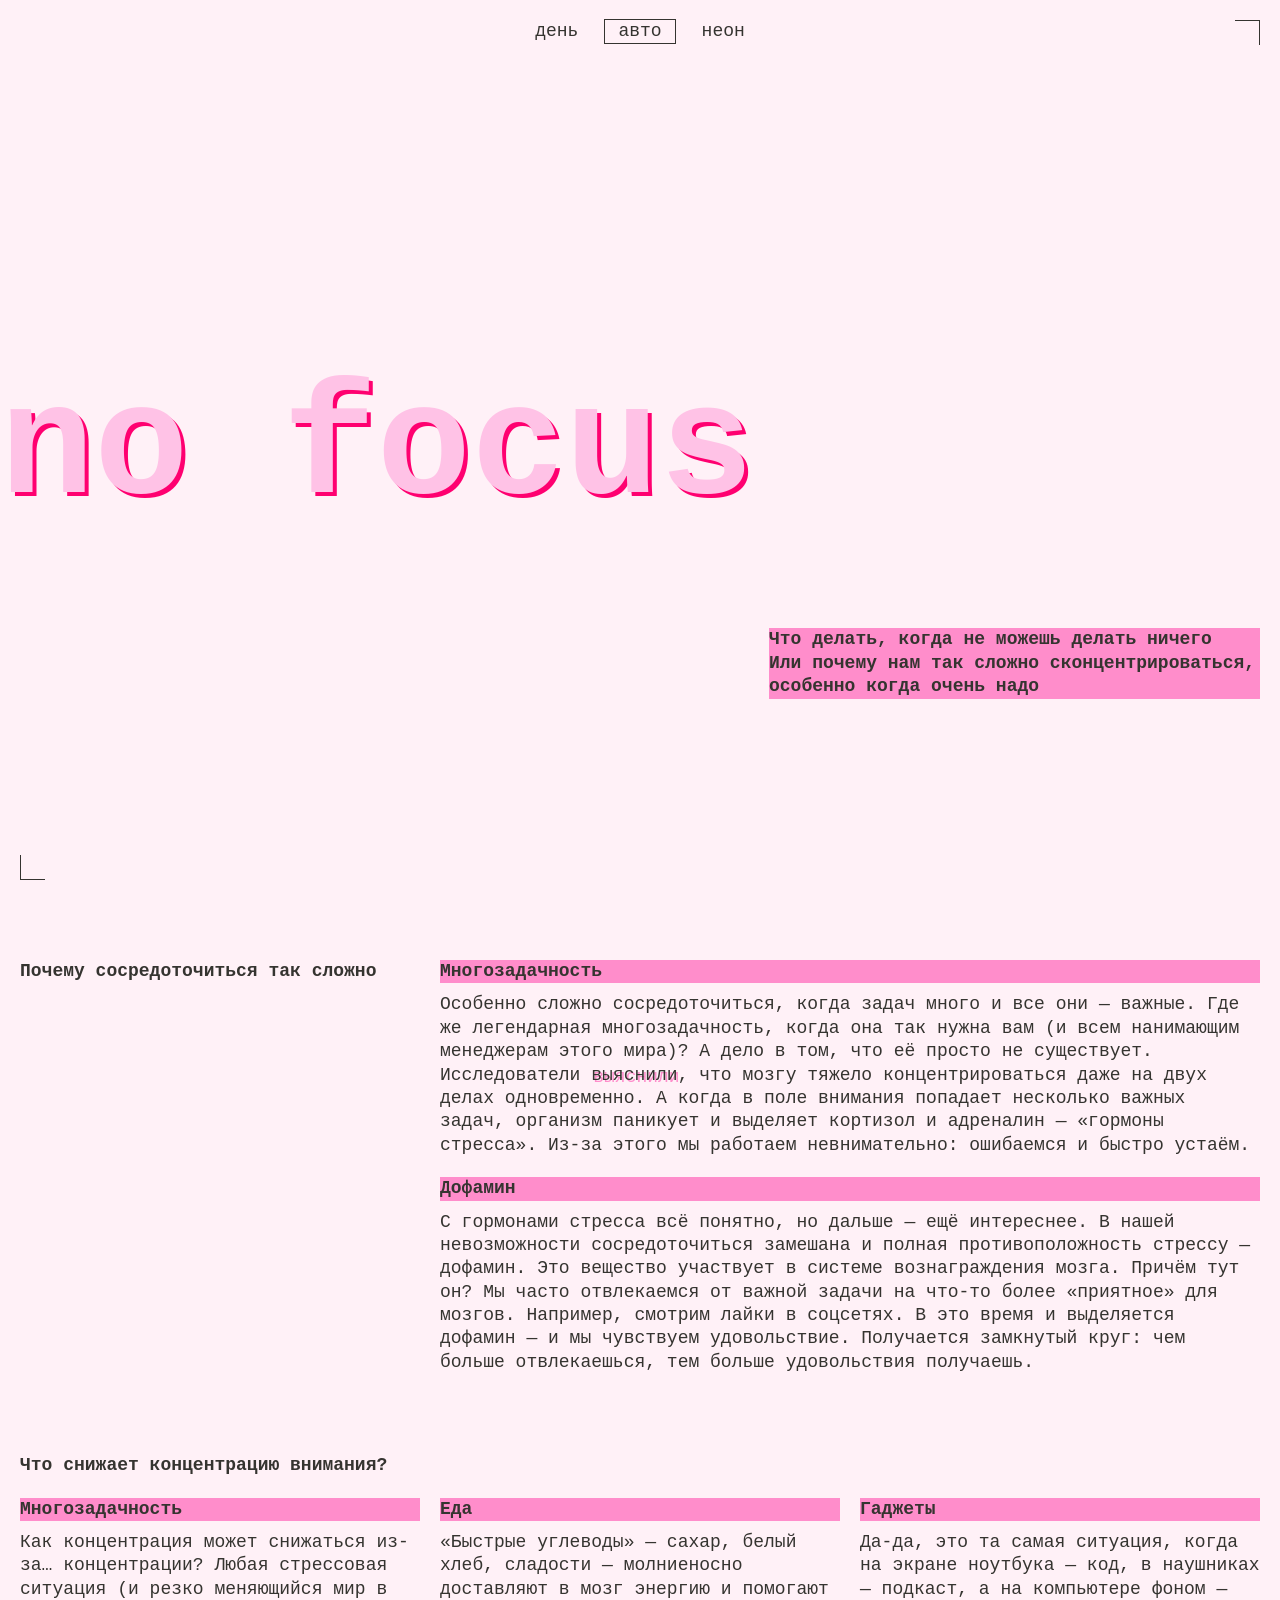
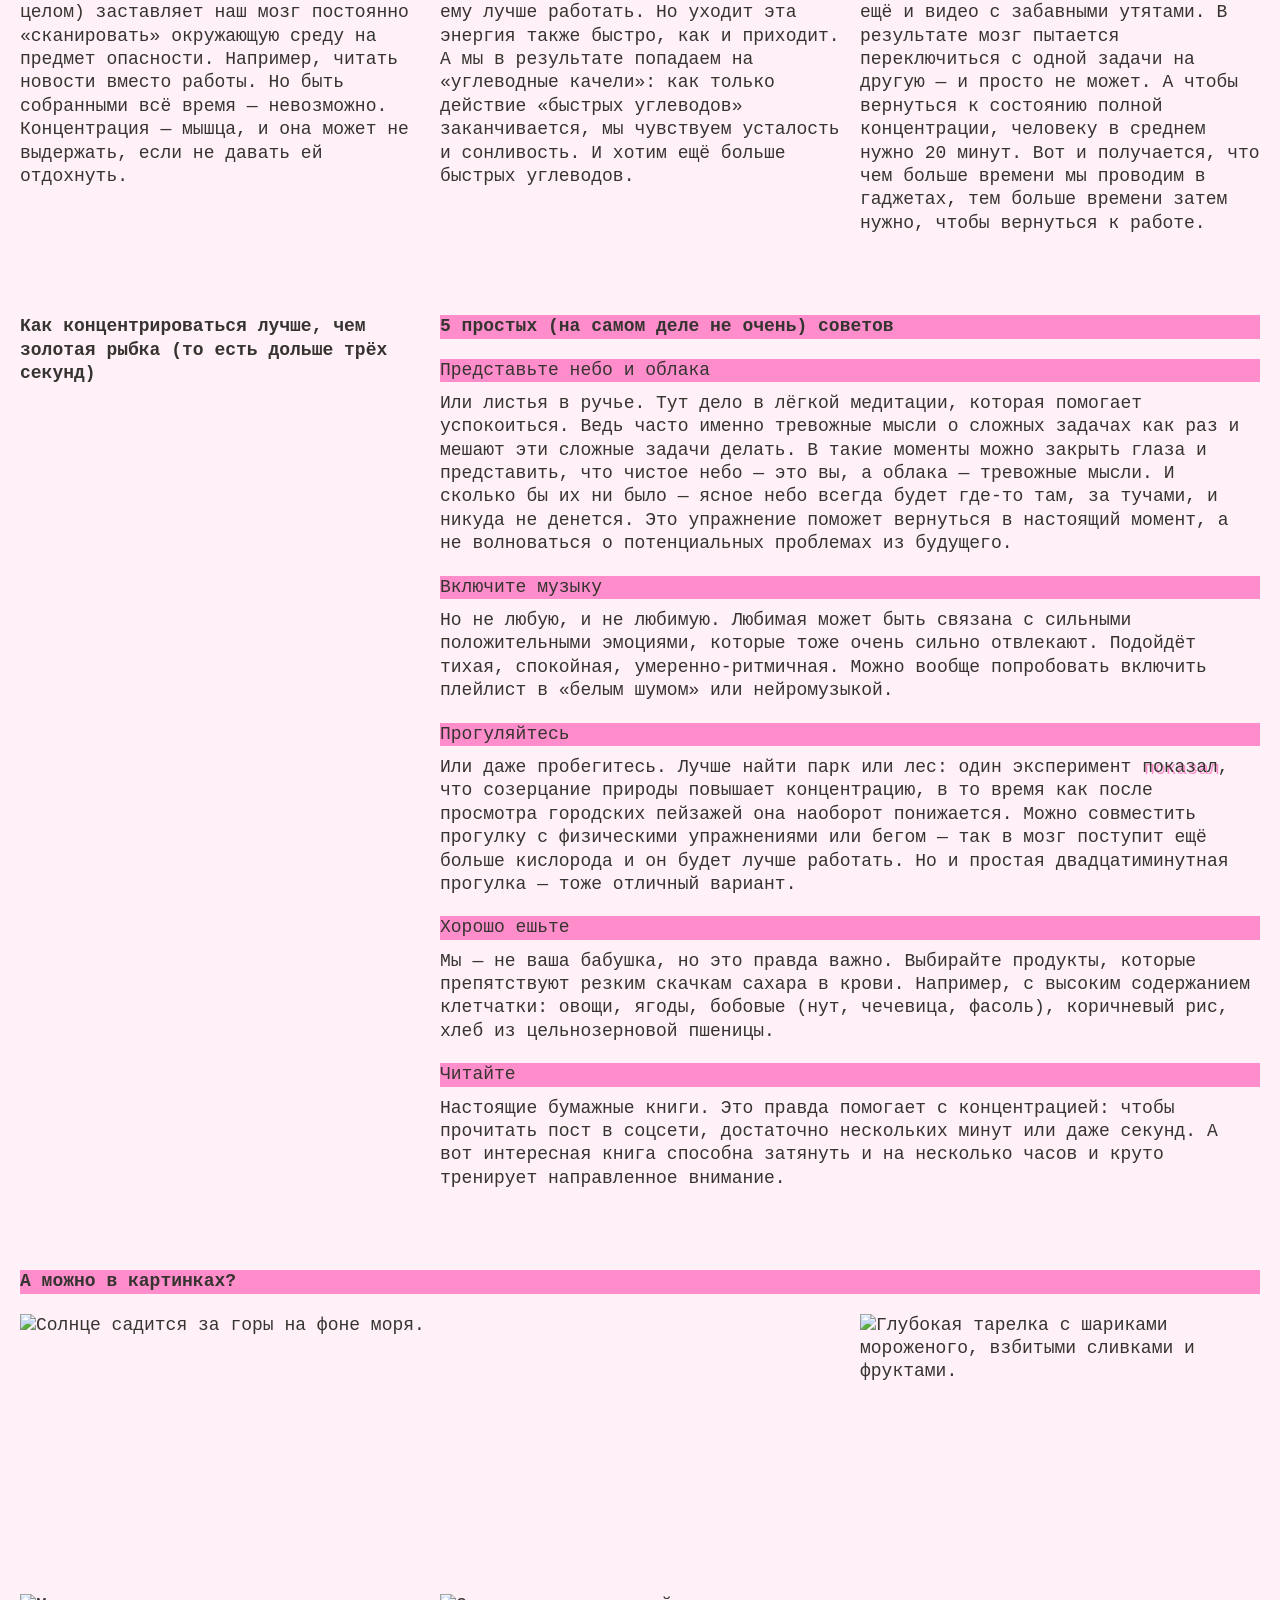
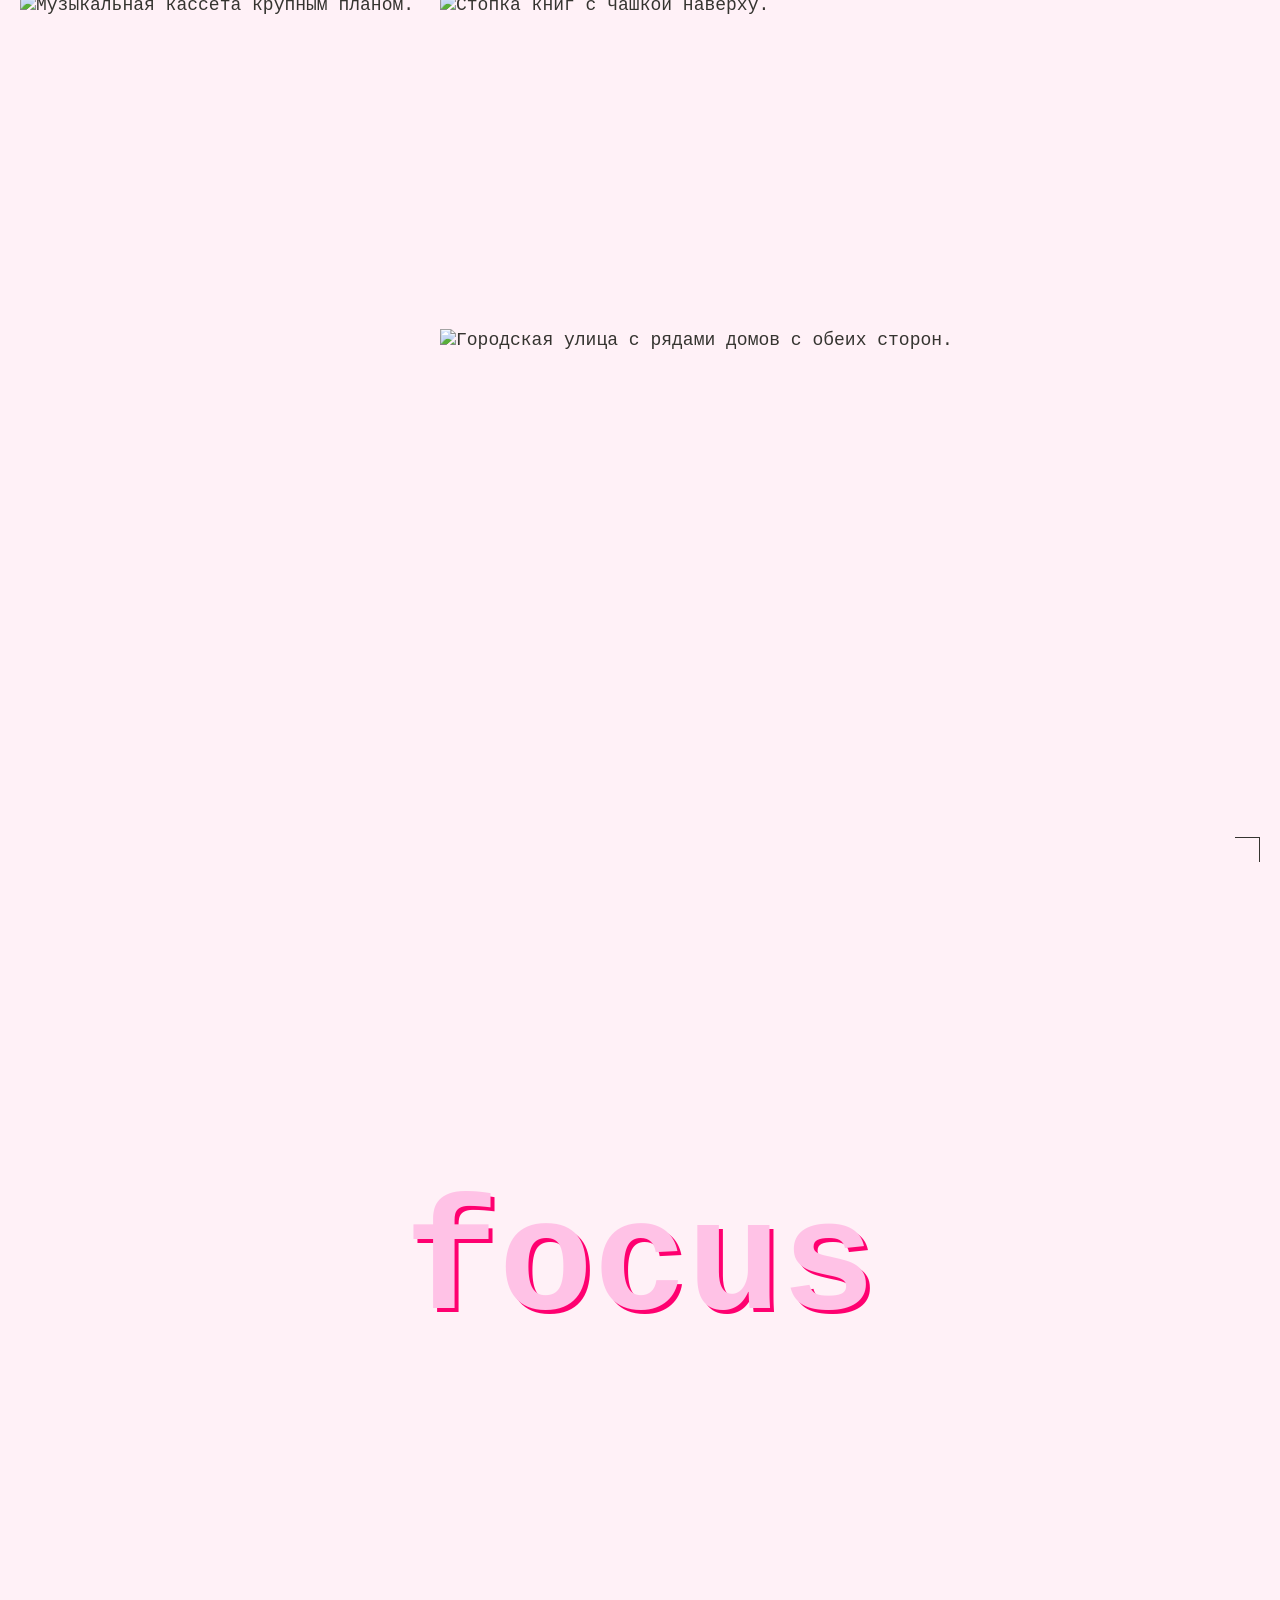
==== commit 5fa549bc: "corrected script.js" ====
--- a/index.html
+++ b/index.html
@@ -1,217 +1,240 @@
 <!DOCTYPE html>
 <html lang="ru">
-
-<head>
-    <meta charset="UTF-8" />
-    <meta http-equiv="X-UA-Compatible" content="IE=edge" />
-    <meta name="color-scheme" content="dark light" />
-    <meta name="viewport" content="width=device-width, initial-scale=1.0" />
-    <title>Сложно сосредоточиться</title>
-    <link rel="stylesheet" href="./fonts/fonts.css">
+  <head>
+    <meta charset="UTF-8">
+    <meta http-equiv="X-UA-Compatible" content="IE=edge">
+    <meta name="viewport" content="width=device-width, initial-scale=1.0">
+    <link rel="stylesheet" href="../slozhno-sosredotochitsya-ad/fonts/fonts.css">
     <link rel="stylesheet" href="./styles/variables.css">
     <link rel="stylesheet" href="./styles/globals.css">
     <link rel="stylesheet" href="./styles/style.css">
     <link rel="stylesheet" href="./styles/dark.css">
     <link rel="stylesheet" href="./styles/light.css">
-    <link rel="icon" href="./images/favicon.ico" sizes="any">
-    <link rel="icon" href="./images/favicon.svg" type="image/svg+xml">
-    <link rel="icon" href="./images/mobile-icon.png">
-</head>
-<body class="page">
-<header class="header decorated-element cover">
-    <nav class="header__theme-menu">
-        <span class="rec-element">rec</span>
+    <meta name="color-scheme" content="light dark">
+    <meta
+      name="description"
+      content="Страница про способы концентрации внимания."
+    >
+    <link rel="icon" href="../slozhno-sosredotochitsya-ad/images/favicon.ico" sizes="any">
+    <link rel="icon" href="../slozhno-sosredotochitsya-ad/images/favicon.svg" type="image/svg+xml">
+    <link rel="apple-touch-icon" href="../slozhno-sosredotochitsya-ad/images/mobile-icon.png">
+    <title>Сложно сосредоточиться</title>
+  </head>
+  <body class="page">
+    <header class="header decorated-zone">
+      <span class="header__bulb" aria-hidden="true">REC</span>
+      <nav class="header__theme-menu">
         <ul class="header__theme-menu-list">
-            <li class="header__theme-menu-item">
-                <button class="header__theme-menu-button header__theme-menu-button_type_light">
-                    День
-                </button>
-            </li>
-            <li class="header__theme-menu-item">
-                <button class="header__theme-menu-button header__theme-menu-button_active header__theme-menu-button_type_auto"
-                        disabled>
-                    Авто
-                </button>
-            </li>
-            <li class="header__theme-menu-item">
-                <button class="header__theme-menu-button header__theme-menu-button_type_dark">
-                    Неон
-                </button>
-            </li>
+          <li class="header__theme-menu-item">
+            <button
+              class="header__theme-menu-button header__theme-menu-button_type_light"
+            >
+              День
+            </button>
+          </li>
+          <li class="header__theme-menu-item">
+            <button
+              class="header__theme-menu-button header__theme-menu-button_active header__theme-menu-button_type_auto"
+              disabled
+            >
+              Авто
+            </button>
+          </li>
+          <li class="header__theme-menu-item">
+            <button
+              class="header__theme-menu-button header__theme-menu-button_type_dark"
+            >
+              Неон
+            </button>
+          </li>
         </ul>
-    </nav>
-    <h1 class="header__topic-name">no focus</h1>
-    <div class="header__grid-template">
-        <p class="header__topic-description">
-            Что делать, когда не можешь делать ничего <br />
-            Или почему нам так сложно сконцентрироваться, особенно когда очень надо
-        </p>
-    </div>
-</header>
-<main class="main">
-    <section class="why">
-        <h2 class="section__header">Почему сосредоточиться так сложно</h2>
-        <div class="section__topic-text">
-            <article>
-                <h3 class="section__sub-header">Многозадачность</h3>
-                <p class="section__text">
-                    Особенно сложно сосредоточиться, когда задач много и все они — важные.
-                    Где же легендарная многозадачность, когда она так нужна вам (и всем
-                    нанимающим менеджерам этого мира)? А дело в том, что её просто не
-                    существует. Исследователи
-                    <a class="link-unique" target="_blank" href="https://www.google.ru/">выяснили</a>, что мозгу тяжело
-                    концентрироваться даже на двух делах одновременно. А когда в поле
-                    внимания попадает несколько важных задач, организм паникует и выделяет
-                    кортизол и адреналин — «гормоны стресса». Из-за этого мы работаем
-                    невнимательно: ошибаемся и быстро устаём.
-                </p>
-            </article>
-            <article>
-                <h3 class="section__sub-header">Дофамин</h3>
-                <p class="section__text">
-                    С гормонами стресса всё понятно, но дальше — ещё интереснее. В нашей
-                    невозможности сосредоточиться замешана и полная противоположность
-                    стрессу — дофамин. Это вещество участвует в системе вознаграждения
-                    мозга. Причём тут он? Мы часто отвлекаемся от важной задачи на что-то
-                    более «приятное» для мозгов. Например, смотрим лайки в соцсетях. В это
-                    время и выделяется дофамин — и мы чувствуем удовольствие. Получается
-                    замкнутый круг: чем больше отвлекаешься, тем больше удовольствия
-                    получаешь.
-                </p>
-            </article>
-        </div>
-    </section>
-    <section class="what">
-        <h2 class="section__header what__template">Что снижает концентрацию внимания?</h2>
-        <div class="section__topic">
-            <article>
-                <h3 class="section__sub-header">Многозадачность</h3>
-                <p class="section__text">
-                    Как концентрация может снижаться из-за… концентрации? Любая стрессовая
-                    ситуация (и резко меняющийся мир в целом) заставляет наш мозг
-                    постоянно «сканировать» окружающую среду на предмет опасности.
-                    Например, читать новости вместо работы. Но быть собранными всё время —
-                    невозможно. Концентрация — мышца, и она может не выдержать, если не
-                    давать ей отдохнуть.
-                </p>
-            </article>
-            <article>
-                <h3 class="section__sub-header">Еда</h3>
-                <p class="section__text">
-                    «Быстрые углеводы» — сахар, белый хлеб, сладости — молниеносно
-                    доставляют в мозг энергию и помогают ему лучше работать. Но уходит эта
-                    энергия также быстро, как и приходит. А мы в результате попадаем на
-                    «углеводные качели»: как только действие «быстрых углеводов»
-                    заканчивается, мы чувствуем усталость и сонливость. И хотим ещё больше
-                    быстрых углеводов.
-                </p>
-            </article>
-            <article>
-                <h3 class="section__sub-header">Гаджеты</h3>
-                <p class="section__text">
-                    Да-да, это та самая ситуация, когда на экране ноутбука — код, в
-                    наушниках — подкаст, а на компьютере фоном — ещё и видео с забавными
-                    утятами. В результате мозг пытается переключиться с одной задачи на
-                    другую — и просто не может. А чтобы вернуться к состоянию полной
-                    концентрации, человеку в среднем нужно 20 минут. Вот и получается, что
-                    чем больше времени мы проводим в гаджетах, тем больше времени затем
-                    нужно, чтобы вернуться к работе.
-                </p>
-            </article>
-        </div>
-    </section>
-    <section class="how">
-        <h2 class="section__header how-template">
-            Как концентрироваться лучше, чем золотая рыбка (то есть дольше трёх
-            секунд)
+      </nav>
+      <h1 class="decorations">no focus</h1>
+      <p class="header__promo title-decor">
+        Что делать, когда не&nbsp;можешь делать ничего<br />Или почему нам так
+        сложно сконцентрироваться, особенно когда очень надо
+      </p>
+    </header>
+    <main class="main">
+      <section class="main__section cause">
+        <h2 class="main__section-title">Почему сосредоточиться так сложно</h2>
+        <article class="main__section-content">
+          <h3 class="title-decor">Многозадачность</h3>
+          <p>
+            Особенно сложно сосредоточиться, когда задач много и все они —
+            важные. Где же легендарная многозадачность, когда она так нужна вам
+            (и всем нанимающим менеджерам этого мира)? А дело в том, что её
+            просто не существует. Исследователи
+            <a
+              class="card-text-link"
+              href="https://dana.org/article/multicosts-of-multitasking/"
+              target="_blank"
+              >выяснили</a
+            >, что мозгу тяжело концентрироваться даже на двух делах
+            одновременно. А когда в поле внимания попадает несколько важных
+            задач, организм паникует и выделяет кортизол и адреналин — «гормоны
+            стресса». Из-за этого мы работаем невнимательно: ошибаемся и быстро
+            устаём.
+          </p>
+        </article>
+        <article class="main__section-content">
+          <h3 class="title-decor">Дофамин</h3>
+          <p>
+            С гормонами стресса всё понятно, но дальше — ещё интереснее. В нашей
+            невозможности сосредоточиться замешана и полная противоположность
+            стрессу — дофамин. Это вещество участвует в системе вознаграждения
+            мозга. Причём тут он? Мы часто отвлекаемся от важной задачи на
+            что-то более «приятное» для мозгов. Например, смотрим лайки в
+            соцсетях. В это время и выделяется дофамин — и мы чувствуем
+            удовольствие. Получается замкнутый круг: чем больше отвлекаешься,
+            тем больше удовольствия получаешь.
+          </p>
+        </article>
+      </section>
+      <section class="main__section factors">
+        <h2 class="main__section-title">Что снижает концентрацию внимания?</h2>
+        <article class="main__section-content">
+          <h3 class="title-decor">Многозадачность</h3>
+          <p>
+            Как концентрация может снижаться из-за… концентрации? Любая
+            стрессовая ситуация (и резко меняющийся мир в целом) заставляет наш
+            мозг постоянно «сканировать» окружающую среду на предмет опасности.
+            Например, читать новости вместо работы. Но быть собранными всё время
+            — невозможно. Концентрация — мышца, и она может не выдержать, если
+            не давать ей отдохнуть.
+          </p>
+        </article>
+        <article class="main__section-content">
+          <h3 class="title-decor">Еда</h3>
+          <p>
+            «Быстрые углеводы» — сахар, белый хлеб, сладости — молниеносно
+            доставляют в мозг энергию и помогают ему лучше работать. Но уходит
+            эта энергия также быстро, как и приходит. А мы в результате попадаем
+            на «углеводные качели»: как только действие «быстрых углеводов»
+            заканчивается, мы чувствуем усталость и сонливость. И хотим ещё
+            больше быстрых углеводов.
+          </p>
+        </article>
+        <article class="main__section-content">
+          <h3 class="title-decor">Гаджеты</h3>
+          <p>
+            Да-да, это та самая ситуация, когда на экране ноутбука — код, в
+            наушниках — подкаст, а на компьютере фоном — ещё и видео с забавными
+            утятами. В результате мозг пытается переключиться с одной задачи на
+            другую — и просто не может. А чтобы вернуться к состоянию полной
+            концентрации, человеку в среднем нужно 20 минут. Вот и получается,
+            что чем больше времени мы проводим в гаджетах, тем больше времени
+            затем нужно, чтобы вернуться к работе.
+          </p>
+        </article>
+      </section>
+      <section class="main__section advice">
+        <h2 class="main__section-title">
+          Как концентрироваться лучше, чем золотая рыбка (то есть дольше трёх
+          секунд)
         </h2>
-        <div class="section__topic-text">
-            <h3 class="section__how-advice">
-                5 простых (на самом деле не очень) советов
-            </h3>
-            <article>
-                <h4 class="section__sub-header how-differences">Представьте небо и облака</h4>
-                <p class="section__text">
-                    Или листья в ручье. Тут дело в лёгкой медитации, которая помогает
-                    успокоиться. Ведь часто именно тревожные мысли о сложных задачах как
-                    раз и мешают эти сложные задачи делать. В такие моменты можно закрыть
-                    глаза и представить, что чистое небо — это вы, а облака — тревожные
-                    мысли. И сколько бы их ни было — ясное небо всегда будет где-то там,
-                    за тучами, и никуда не денется. Это упражнение поможет вернуться в
-                    настоящий момент, а не волноваться о потенциальных проблемах из
-                    будущего.
-                </p>
-            </article>
-            <article>
-                <h4 class="section__sub-header how-differences">Включите музыку</h4>
-                <p class="section__text">
-                    Но не любую, и не любимую. Любимая может быть связана с сильными
-                    положительными эмоциями, которые тоже очень сильно отвлекают. Подойдёт
-                    тихая, спокойная, умеренно-ритмичная. Можно вообще попробовать
-                    включить плейлист в «белым шумом» или нейромузыкой.
-                </p>
-            </article>
-            <article>
-                <h4 class="section__sub-header how-differences">Прогуляйтесь</h4>
-                <p class="section__text">
-                    Или даже пробегитесь. Лучше найти парк или лес: один эксперимент
-                    <a class="link-unique" target="_blank" href="https://www.google.ru/">показал</a>, что созерцание природы повышает концентрацию, в то время как
-                    после просмотра городских пейзажей она наоборот понижается. Можно
-                    совместить прогулку с физическими упражнениями или бегом — так в мозг
-                    поступит ещё больше кислорода и он будет лучше работать. Но и простая
-                    двадцатиминутная прогулка — тоже отличный вариант.
-                </p>
-            </article>
-            <article>
-                <h4 class="section__sub-header how-differences">Хорошо ешьте</h4>
-                <p class="section__text">
-                    Мы — не ваша бабушка, но это правда важно. Выбирайте продукты, которые
-                    препятствуют резким скачкам сахара в крови. Например, с высоким
-                    содержанием клетчатки: овощи, ягоды, бобовые (нут, чечевица, фасоль),
-                    коричневый рис, хлеб из цельнозерновой пшеницы.
-                </p>
-            </article>
-            <article>
-                <h4 class="section__sub-header how-differences">Читайте</h4>
-                <p class="section__text">
-                    Настоящие бумажные книги. Это правда помогает с концентрацией: чтобы
-                    прочитать пост в соцсети, достаточно нескольких минут или даже секунд.
-                    А вот интересная книга способна затянуть и на несколько часов и круто
-                    тренирует направленное внимание.
-                </p>
-            </article>
-        </div>
-    </section>
-    <section class="image-section">
-        <h2 class="image-section__header">А можно в картинках?</h2>
-        <img
-                class="image-section__element image-section__element-sunset"
-                src="./images/sunset.png"
-                loading="lazy"
-                alt="закат на фоне моря и гор">
-        <img
-                class="image-section__element image-section__element-ice-cream"
-                src="./images/ice-cream.png"
-                loading="lazy"
-                alt="тарелка с шариками мороженого в мультяшной стилизации">
-        <img
-                class="image-section__element image-section__element-tape"
-                src="./images/tape.png"
-                loading="lazy"
-                alt="компакт-кассета и курсор на фоне облаков">
-        <img class="image-section__element image-section__element-books" src="./images/books.png" loading="lazy"
-             alt="стопка книг с чашкой кофе стоящей сверху">
-        <img
-                class="image-section__element image-section__element-street"
-                src="./images/street.png"
-                loading="lazy"
-                alt="улица в японском городе исполненная в пастельных тонах">
-    </section>
-</main>
-<footer class="footer decorated-element">
-    <h2 class="footer__title">focus</h2>
-</footer>
-<script src="./scripts/script.js"></script>
-</body>
-
+        <h3 class="main__section-subtitle title-decor">
+          5 простых (на самом деле не очень) советов
+        </h3>
+        <article class="main__section-content">
+          <h4 class="title-decor regular">Представьте небо и облака</h4>
+          <p>
+            Или листья в ручье. Тут дело в лёгкой медитации, которая помогает
+            успокоиться. Ведь часто именно тревожные мысли о сложных задачах как
+            раз и мешают эти сложные задачи делать. В такие моменты можно
+            закрыть глаза и представить, что чистое небо — это вы, а облака —
+            тревожные мысли. И сколько бы их ни было — ясное небо всегда будет
+            где-то там, за тучами, и никуда не денется. Это упражнение поможет
+            вернуться в настоящий момент, а не волноваться о потенциальных
+            проблемах из будущего.
+          </p>
+        </article>
+        <article class="main__section-content">
+          <h4 class="title-decor regular">Включите музыку</h4>
+          <p>
+            Но не любую, и не любимую. Любимая может быть связана с сильными
+            положительными эмоциями, которые тоже очень сильно отвлекают.
+            Подойдёт тихая, спокойная, умеренно-ритмичная. Можно вообще
+            попробовать включить плейлист в «белым шумом» или нейромузыкой.
+          </p>
+        </article>
+        <article class="main__section-content">
+          <h4 class="title-decor regular">Прогуляйтесь</h4>
+          <p>
+            Или даже пробегитесь. Лучше найти парк или лес: один эксперимент
+            <a
+              class="card-text-link"
+              href="https://www.sciencedirect.com/science/article/abs/pii/S0272494415000328"
+              target="_blank"
+              >показал</a
+            >, что созерцание природы повышает концентрацию, в то время как
+            после просмотра городских пейзажей она наоборот понижается. Можно
+            совместить прогулку с физическими упражнениями или бегом — так в
+            мозг поступит ещё больше кислорода и он будет лучше работать. Но и
+            простая двадцатиминутная прогулка — тоже отличный вариант.
+          </p>
+        </article>
+        <article class="main__section-content">
+          <h4 class="title-decor regular">Хорошо ешьте</h4>
+          <p>
+            Мы — не ваша бабушка, но это правда важно. Выбирайте продукты,
+            которые препятствуют резким скачкам сахара в крови. Например, с
+            высоким содержанием клетчатки: овощи, ягоды, бобовые (нут, чечевица,
+            фасоль), коричневый рис, хлеб из цельнозерновой пшеницы.
+          </p>
+        </article>
+        <article class="main__section-content">
+          <h4 class="title-decor regular">Читайте</h4>
+          <p>
+            Настоящие бумажные книги. Это правда помогает с концентрацией: чтобы
+            прочитать пост в соцсети, достаточно нескольких минут или даже
+            секунд. А вот интересная книга способна затянуть и на несколько
+            часов и круто тренирует направленное внимание.
+          </p>
+        </article>
+      </section>
+      <section class="main__section gallery">
+        <h2 class="main__section-subtitle title-decor">А можно в картинках?</h2>
+        <picture class="gallery-image">
+          <img
+            class="gallery-image-item"
+            src="../slozhno-sosredotochitsya-ad/images/sunset.png"
+            alt="Солнце садится за горы на фоне моря."
+            loading="lazy"
+        ></picture>
+        <picture class="gallery-image">
+          <img
+            class="gallery-image-item"
+            src="../slozhno-sosredotochitsya-ad/images/ice-cream.png"
+            alt="Глубокая тарелка с шариками мороженого, взбитыми сливками и фруктами."
+            loading="lazy"
+        ></picture>
+        <picture class="gallery-image">
+          <img
+            class="gallery-image-item"
+            src="../slozhno-sosredotochitsya-ad/images/tape.png"
+            alt="Музыкальная кассета крупным планом."
+            loading="lazy"
+        ></picture>
+        <picture class="gallery-image">
+          <img
+            class="gallery-image-item"
+            src="../slozhno-sosredotochitsya-ad/images/books.png"
+            alt="Стопка книг с чашкой наверху."
+            loading="lazy"
+        ></picture>
+        <picture class="gallery-image">
+          <img
+            class="gallery-image-item"
+            src="../slozhno-sosredotochitsya-ad/images/street.png"
+            alt="Городская улица с рядами домов с обеих сторон."
+            loading="lazy"
+        ></picture>
+      </section>
+    </main>
+    <footer class="footer">
+      <p class="decorations">focus</p>
+    </footer>
+    <script src="../slozhno-sosredotochitsya-ad/scripts/script.js"></script>
+  </body>
 </html>
--- a/styles/variables.css
+++ b/styles/variables.css
@@ -0,0 +1,19 @@
+:root {
+  --background-color: #fff1f7;
+  --accent-color: #ff8dcb;
+  --heading-color: #ffc2e6;
+  --text-color: #353430;
+  --menu-color: #353430;
+  --title-decor-color: #353430;
+  --title-color: #353430;
+  --hover-border-color: rgba(50, 49, 45, 0.4);
+  --font-family: 'IBM Plex Mono', monospace;
+  --font-size: 18px;
+  --line-height: 1.3;
+  --general-padding: 10px;
+  --main-padding-block: 40px;
+  --main-gap: 50px;
+  --menu-margin: 65px;
+  --promo-margin: 55px;
+  --display-bulb: none;
+}
--- a/styles/globals.css
+++ b/styles/globals.css
@@ -0,0 +1,46 @@
+/* Глобальные стили для проекта, их можно дополнять и менять по желанию */
+
+*,
+*::before,
+*::after {
+  box-sizing: border-box;
+}
+
+body {
+  min-inline-size: 375px;
+  max-inline-size: 1440px;
+  margin: 0 auto;
+}
+
+h1,
+h2,
+h3,
+h4,
+h5,
+h6,
+p {
+  margin: 0;
+}
+
+h2, h3, h4 {
+  font-size: inherit;
+}
+
+ul {
+  margin: 0;
+  padding: 0;
+  list-style: none;
+}
+
+picture {
+  margin: 0;
+  padding: 0;
+}
+
+button,
+a {
+  color: currentColor;
+  font-family: inherit;
+  font-size: inherit;
+  line-height: inherit;
+}
--- a/styles/style.css
+++ b/styles/style.css
@@ -0,0 +1,317 @@
+.page {
+  color: var(--text-color, #353430);
+  font-family: var(--font-family, 'IBM Plex Mono', monospace);
+  font-size: var(--font-size, 18px);
+  line-height: var(--line-height, 1.3);
+  background-color: var(--background-color, #fff1f7);
+  background-image: url(../../slozhno-sosredotochitsya-ad/images/cover-image-light.png);
+  background-repeat: no-repeat;
+  background-position: center;
+  background-size: cover;
+  background-attachment: fixed;
+}
+
+.header {
+  position: relative;
+  display: grid;
+  grid-template-rows: 1fr auto 1fr auto;
+  justify-items: end;
+  align-items: start;
+  padding: var(--general-padding, 10px);
+  block-size: max(100vb, 668px);
+}
+
+.header__bulb {
+  position: absolute;
+  display: var(--display-bulb, none);
+  align-items: center;
+  gap: 10px;
+  color: var(--accent-color, #ff0070);
+  inset-block-start: var(--general-padding, 10px);
+  inset-inline-end: calc(var(--general-padding, 10px) + 8px);
+}
+
+.header__bulb::after {
+  content: '';
+  border-radius: 50%;
+  background-color: var(--accent-color, #ff0070);
+  filter: drop-shadow(0px 0px 4px var(--accent-color, #ff0070));
+  block-size: 9px;
+  inline-size: 9px;
+}
+
+.header::before {
+  content: '';
+  position: absolute;
+  display: block;
+  border-inline-end: 1px solid var(--menu-color, #353430);
+  border-block-start: 1px solid var(--menu-color, #353430);
+  block-size: 25px;
+  inline-size: 25px;
+  inset-inline-end: var(--general-padding, 10px);
+  inset-block-start: var(--general-padding, 10px);
+}
+
+.header::after {
+  content: '';
+  position: absolute;
+  display: block;
+  border-inline-start: 1px solid var(--menu-color, #353430);
+  border-block-end: 1px solid var(--menu-color, #353430);
+  block-size: 25px;
+  inline-size: 25px;
+  inset-inline-start: var(--general-padding, 10px);
+  inset-block-end: var(--general-padding, 10px);
+}
+
+.header__theme-menu {
+  margin-block-start: var(--menu-margin, 65px);
+}
+
+.header__theme-menu-list {
+  display: flex;
+  flex-direction: column;
+  gap: 14px;
+}
+
+.header__theme-menu-button {
+  border: none;
+  padding: 0px 13px;
+  color: var(--menu-color, #353430);
+  text-transform: lowercase;
+  background-color: transparent;
+  cursor: pointer;
+}
+
+.header__theme-menu-button:hover {
+  outline: 1px solid var(--hover-border-color, rgba(50, 49, 45, 0.4));
+}
+
+.header__theme-menu-button:focus {
+  outline: none;
+}
+
+.header__theme-menu-button:focus-visible {
+  border-block-end: 1px solid var(--menu-color, #353430);
+}
+
+.header__theme-menu-button_active {
+  outline: 1px solid var(--menu-color, #353430);
+  pointer-events: none;
+}
+
+.header__promo {
+  margin-block-start: var(--promo-margin, 55px);
+  max-inline-size: 364px;
+}
+
+.decorations {
+  justify-self: start;
+  color: var(--heading-color, #ffc2e6);
+  font-size: clamp(7.25rem, 7.0115rem + 1.0178vw, 7.5rem);
+  line-height: 82.5%;
+  text-shadow: 4px 4px 0px var(--accent-color, #ff8dcb);
+}
+
+.main {
+  display: flex;
+  flex-direction: column;
+  gap: var(--main-gap, 50px);
+  padding: var(--main-padding-block, 40px) var(--general-padding, 10px);
+}
+
+.main__section {
+  display: grid;
+  gap: 20px;
+}
+
+.main__section-title {
+  color: var(--title-color, #353430);
+}
+
+.main__section-content {
+  display: flex;
+  flex-direction: column;
+  gap: 10px;
+}
+
+.title-decor {
+  color: var(--title-decor-color, #353430);
+  font-weight: 700;
+  background-color: var(--accent-color, #ff8dcb);
+}
+
+.regular {
+  font-weight: 400;
+}
+
+.card-text-link {
+  text-decoration: none;
+  text-shadow: 2px 2px 0 var(--accent-color, #ff8dcb);
+}
+
+.card-text-link:hover {
+  border-bottom: 1px solid var(--text-color, #353430);
+}
+
+.card-text-link:focus {
+  outline: none;
+}
+
+.card-text-link:focus-visible {
+  outline: 1px solid var(--text-color, #353430);
+}
+
+.main__section.gallery {
+  grid-template-rows: auto 142px 355px 237px 355px 237px;
+}
+
+.gallery-image {
+  inline-size: 100%;
+  block-size: 100%;
+}
+
+.gallery-image-item {
+  object-fit: cover;
+  object-position: center;
+  inline-size: 100%;
+  block-size: 100%;
+}
+
+.footer {
+  display: grid;
+  grid-template-rows: auto 1fr auto;
+  padding: var(--general-padding, 10px);
+  block-size: max(100vb, 668px);
+}
+
+.footer::before {
+  content: '';
+  display: block;
+  justify-self: end;
+  border-inline-end: 1px solid var(--menu-color, #353430);
+  border-block-start: 1px solid var(--menu-color, #353430);
+  block-size: 25px;
+  inline-size: 25px;
+}
+
+.footer::after {
+  content: '';
+  display: block;
+  border-inline-start: 1px solid var(--menu-color, #353430);
+  border-block-end: 1px solid var(--menu-color, #353430);
+  block-size: 25px;
+  inline-size: 25px;
+}
+
+.footer .decorations {
+  justify-self: center;
+  align-self: center;
+  font-weight: 700;
+  text-shadow: 2px 2px 0px var(--accent-color, #ff8dcb);
+}
+
+@media (width < 768px) {
+  .gallery {
+    gap: 10px;
+  }
+}
+
+@media (width >= 768px) {
+  @media (width < 1024px) {
+    :root {
+      --menu-margin: 172px;
+      --promo-margin: 162px;
+    }
+  }
+
+  :root {
+    --general-padding: 20px;
+    --main-padding-block: 60px;
+    --main-gap: 80px;
+  }
+
+  .decorations {
+    font-size: clamp(7.5rem, 0.5625rem + 14.4531vw, 9.8125rem);
+  }
+
+  .header .decorations {
+    margin-inline-start: -20px;
+  }
+
+  .main__section {
+    grid-template-columns: 236px 1fr 1fr;
+  }
+
+  .cause .main__section-content,
+  .advice .main__section-content {
+    grid-column: 2/4;
+  }
+
+  .factors .main__section-content {
+    grid-column: span 3;
+  }
+
+  .advice .main__section-title {
+    grid-row: span 2;
+  }
+
+  .advice .main__section-subtitle {
+    grid-column: span 2;
+  }
+
+  .gallery .main__section-subtitle {
+    grid-column: span 3;
+  }
+
+  .main__section.gallery {
+    grid-template-rows: auto 192px 230px 318px;
+  }
+
+  .gallery-image:nth-of-type(1),
+  .gallery-image:nth-of-type(5) {
+    grid-column: span 2;
+  }
+
+  .gallery-image:nth-of-type(2),
+  .gallery-image:nth-of-type(3) {
+    grid-row: span 2;
+  }
+}
+
+@media (width >= 1024px) {
+  :root {
+    --menu-margin: 0;
+    --promo-margin: 114px;
+  }
+
+  .header__theme-menu {
+    justify-self: center;
+  }
+
+  .header__theme-menu-list {
+    flex-direction: row;
+  }
+
+  .header .decorations,
+  .footer .decorations {
+    text-shadow: 4px 4px 0px #ff0070;
+  }
+
+  .header__promo {
+    max-inline-size: 491px;
+  }
+
+  .main__section {
+    grid-template-columns: repeat(3, 1fr);
+  }
+
+  .factors .main__section-content {
+    grid-column: span 1;
+    grid-row: 2/3;
+  }
+
+  .main__section.gallery {
+    grid-template-rows: auto 260px 315px 428px;
+  }
+}
--- a/styles/dark.css
+++ b/styles/dark.css
@@ -0,0 +1,30 @@
+@media (prefers-color-scheme: dark) {
+  :root {
+    --background-color: #000028;
+    --accent-color: #ff0070;
+    --heading-color: #db00ff;
+    --hover-border-color: rgba(255, 0, 112, 0.4);
+    --menu-color: #ff0070;
+    --text-color: #f1b2ce;
+    --title-decor-color: #000028;
+    --title-color: #ff0070;
+    --display-bulb: flex;
+  }
+
+  .page {
+    background-image: url(../../slozhno-sosredotochitsya-ad/images/cover-image-dark.png);
+  }
+}
+
+.page.theme_dark {
+  --background-color: #000028;
+  --accent-color: #ff0070;
+  --heading-color: #db00ff;
+  --hover-border-color: rgba(255, 0, 112, 0.4);
+  --menu-color: #ff0070;
+  --text-color: #f1b2ce;
+  --title-decor-color: #000028;
+  --title-color: #ff0070;
+  --display-bulb: flex;
+  background-image: url(../../slozhno-sosredotochitsya-ad/images/cover-image-dark.png);
+}
--- a/styles/light.css
+++ b/styles/light.css
@@ -0,0 +1,12 @@
+.page.theme_light {
+  --background-color: #fff1f7;
+  --accent-color: #ff8dcb;
+  --menu-color: #353430;
+  --text-color: #353430;
+  --heading-color: #ffc2e6;
+  --title-decor-color: #353430;
+  --title-color: #353430;
+  --hover-border-color: rgba(50, 49, 45, 0.4);
+  --display-bulb: none;
+  background-image: url(../../slozhno-sosredotochitsya-ad/images/cover-image-light.png);
+}
